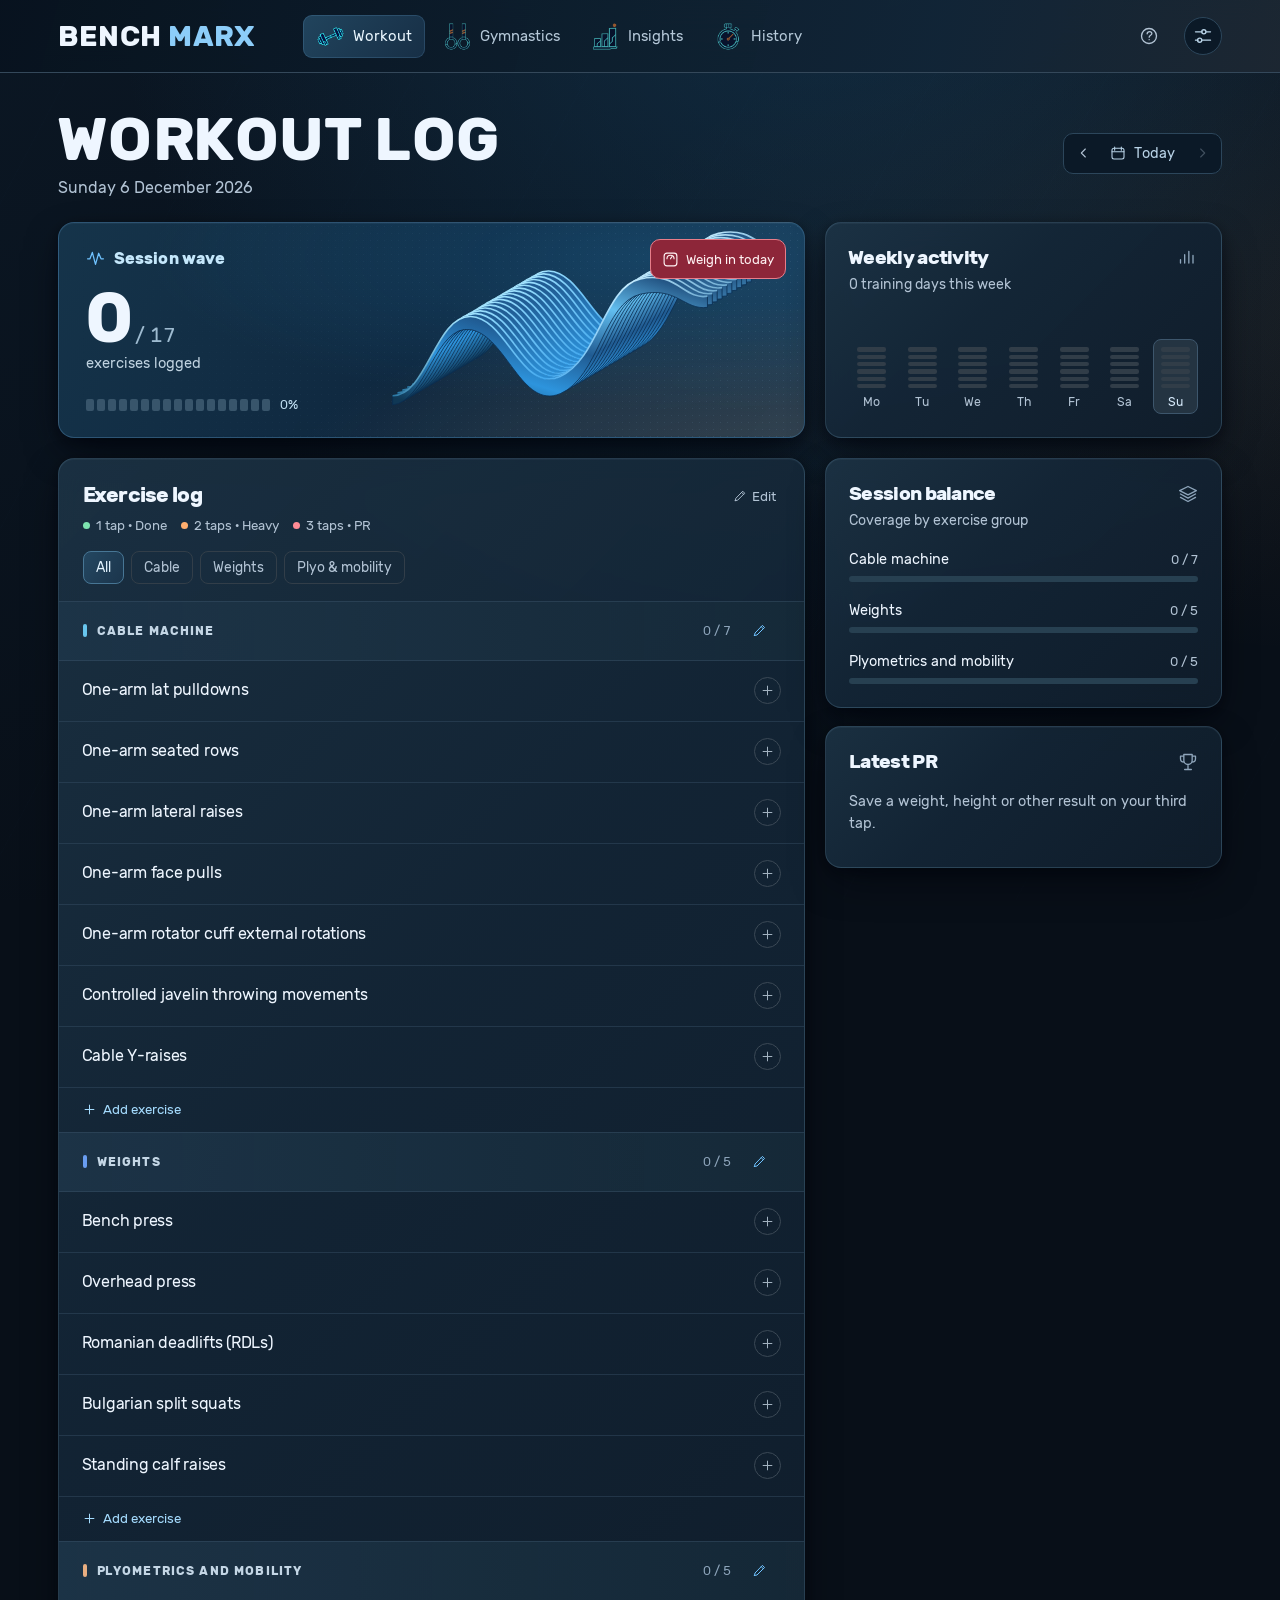
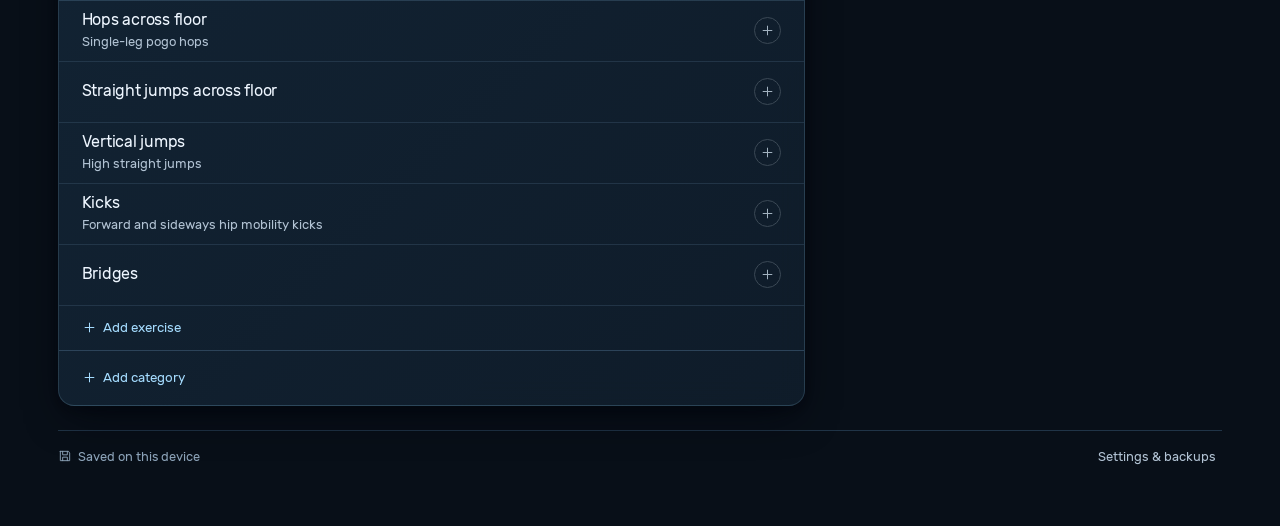
==== index.html @ b5761350 "Give Bench Dan a burgundy theme" ====
<!doctype html>
<html lang="en-GB">
<head>
<meta charset="utf-8"><meta name="viewport" content="width=device-width,initial-scale=1,viewport-fit=cover">
<meta name="bench-marx-release" content="4.3"><meta name="description" content="Workout and gymnastics logs with daily weigh-ins and training insights."><meta name="application-name" content="Bench Marx"><meta name="theme-color" content="#081421"><meta name="color-scheme" content="dark">
<title>Bench Marx · Workout log</title>
<link rel="icon" href="./icon-192.png?v=4.3">
<link rel="apple-touch-icon" href="./touch-icon.png?v=4.3">
<link rel="manifest" href="./manifest.webmanifest?v=4.3">
<link rel="stylesheet" href="./style.css?v=4.3"></head>
<body><a class="skip-link" href="#main">Skip to log</a><header><div class="bar"><button class="brand" data-view="workout" aria-label="Bench Marx workout log"><span>Bench <em>Marx</em></span></button>
<nav aria-label="Main navigation"><button data-view="workout" class="nav-item"><span class="nav-emblem emblem-workout" aria-hidden="true"></span>Workout</button><button data-view="gymnastics" class="nav-item"><span class="nav-emblem emblem-gymnastics" aria-hidden="true"></span>Gymnastics</button><button data-view="insights" class="nav-item"><span class="nav-emblem emblem-insights" aria-hidden="true"></span>Insights</button><button data-view="history" class="nav-item"><span class="nav-emblem emblem-history" aria-hidden="true"></span>History</button></nav><div class="account"><button class="round help" data-action="help" aria-label="How to use Bench Marx"><i data-icon="help"></i></button><button class="avatar" data-action="data" aria-label="Preferences and backups"><i data-icon="settings"></i></button></div></div></header>
<main id="main" tabindex="-1"></main><div id="toast" role="status" aria-live="polite"></div><dialog id="modal" aria-labelledby="dialog-title"><div id="dialog-body"></div></dialog>

<script src="./model.js?v=4.3"></script>
<script src="./art.js?v=4.3"></script>
<script src="./ui.js?v=4.3"></script>
<script src="./gymnastics.js?v=4.3"></script>
<script src="./analysis.js?v=4.3"></script>
<script src="./motion.js?v=4.3"></script>
<script src="./journal.js?v=4.3"></script>
<script src="./daily.js?v=4.3"></script>
<script src="./cloud.js?v=4.3"></script>
<script src="./actions.js?v=4.3"></script>
<script src="./swipe.js?v=4.3"></script>
<script>
  if ("serviceWorker" in navigator && location.protocol === "https:") {
    window.addEventListener("load", () => {
      navigator.serviceWorker.register("./sw.js",{updateViaCache:"none"}).catch(() => {});
    });
  }
</script></body></html>
---- style.css ----
:root {
  color-scheme:dark;
  --bg:#0e1215;
  --panel:#171d22;
  --panel2:#1c232a;
  --line:#2d3943;
  --soft:#222b33;
  --white:#f3f6f9;
  --muted:#a9b8c5;
  --dim:#8a9eaf;
  --purple:#a6d1f6;
  --green:#70d9aa;
  --orange:#ffa658;
  --red:#ff818f;
  --ink:#14191d;
  font-family:"Inter","SF Pro Display",-apple-system,BlinkMacSystemFont,"Segoe UI",Arial,sans-serif;
}
* {
  box-sizing:border-box;
}
body {
  margin:0;
  background:var(--bg);
  color:var(--white);
  font-size:16px;
  -webkit-font-smoothing:antialiased;
}
button,input,select,textarea {
  font:inherit;
}
button {
  cursor:pointer;
  color:inherit;
  background:none;
  border:0;
  touch-action:manipulation;
}
button:disabled {
  cursor:default;
}
a {
  color:var(--purple);
}
button:focus-visible,a:focus-visible,input:focus-visible,select:focus-visible,textarea:focus-visible {
  outline:2px solid var(--purple);
  outline-offset:3px;
}
button:disabled {
  opacity:.32;
}
svg {
  display:block;
}
.icon {
  width:20px;
  height:20px;
  flex-shrink:0;
  display:inline-block;
  vertical-align:middle;
}
i[data-icon] {
  display:inline-flex;
}
h1,h2,h3,p {
  margin:0;
}
h1,h2,h3 {
  font-weight:650;
}
h1 {
  font-size:clamp(2.4rem,4.4vw,3.7rem);
  line-height:1.02;
  letter-spacing:-.065em;
}
h2 {
  font-size:1.3rem;
  line-height:1.2;
  letter-spacing:-.035em;
}
h3 {
  font-size:1.02rem;
  letter-spacing:-.02em;
}
.muted {
  color:var(--muted);
}
.mono,.stat,.pct,.status,.tile-num,.count,.day-num {
  font-variant-numeric:tabular-nums;
}
.bar,main {
  width:min(1230px,calc(100% - clamp(40px,9vw,144px)));
  margin:auto;
}
header {
  background:#11161a;
  border-bottom:1px solid #242d34;
}
.bar {
  height:72px;
  display:flex;
  align-items:center;
  gap:48px;
}
.brand {
  display:flex;
  align-items:center;
  gap:9px;
  font-size:1.55rem;
  font-weight:750;
  letter-spacing:-.068em;
  padding:0;
}
.brand svg {
  width:33px;
  height:31px;
  color:var(--purple);
}
nav {
  display:flex;
  align-items:center;
  gap:5px;
}
.nav-item {
  display:flex;
  align-items:center;
  gap:8px;
  border-radius:9px;
  padding:10px 15px;
  font-weight:550;
  font-size:.925rem;
  color:var(--muted);
}
.nav-item .icon {
  width:17px;
  height:17px;
}
.nav-item[aria-current=page] {
  color:#d8ebfb;
  background:#222f3b;
}
.nav-item:hover,.round:hover,.ghost:hover,.date-button:hover {
  background:#232c33;
}
.account {
  margin-left:auto;
  display:flex;
  align-items:center;
  gap:16px;
}
.round,.avatar,.chev {
  width:38px;
  height:38px;
  display:grid;
  place-items:center;
  border-radius:50%;
}
.help {
  color:var(--muted);
}
.avatar {
  color:#d8ebfb;
  background:#253a4c;
  border:1px solid #3e5e7a;
  font-size:1rem;
  font-weight:650;
}
main {
  padding:36px 0 60px;
}
.page-title {
  display:flex;
  align-items:center;
  justify-content:space-between;
  gap:16px;
  margin-bottom:25px;
}
.page-title p {
  margin-top:9px;
  color:var(--muted);
  font-size:1rem;
}
.date-controls {
  display:flex;
  align-items:center;
  gap:2px;
  border:1px solid var(--line);
  padding:3px;
  border-radius:10px;
  background:#171d22;
}
.date-button {
  display:flex;
  align-items:center;
  gap:8px;
  font-size:.9rem;
  padding:8px;
  border-radius:6px;
}
.date-button .icon,.chev .icon {
  width:16px;
  height:16px;
}
.chev {
  width:33px;
  height:33px;
  border-radius:6px;
  color:var(--muted);
}
.chev:hover:enabled {
  background:var(--soft);
}
.work-grid {
  display:grid;
  grid-template-columns:minmax(0,1.88fr) minmax(285px,1fr);
  gap:20px;
  align-items:start;
}
.card {
  border:1px solid var(--line);
  border-radius:16px;
  background:var(--panel);
  min-width:0;
}
.hero {
  isolation:isolate;
  position:relative;
  overflow:hidden;
  min-height:216px;
  padding:25px 27px;
  display:flex;
  flex-direction:column;
  align-items:flex-start;
  background:radial-gradient(ellipse at 91% 20%,#204260 0%,#1c3042 38%,#19252f 75%);
  border-color:#31475a;
}
.hero:before {
  content:"";
  position:absolute;
  inset:0;
  z-index:-1;
  opacity:.19;
  background-image:radial-gradient(#81a5c4 .7px,transparent .8px);
  background-size:7px 7px;
  mask-image:linear-gradient(90deg,transparent,#000);
}
.hero-label {
  display:flex;
  gap:9px;
  align-items:center;
  font-size:1rem;
  font-weight:600;
  color:#d7eafb;
}
.hero-label .icon {
  color:var(--purple);
  width:19px;
}
.wave {
  position:absolute;
  right:-5%;
  top:-2%;
  width:67%;
  height:103%;
  z-index:-1;
  pointer-events:none;
  overflow:visible;
}
.hero .stat {
  font-size:clamp(3.6rem,5vw,4.45rem);
  font-weight:650;
  letter-spacing:-.075em;
  line-height:1.04;
  margin:16px 0 0;
}
.hero .stat small {
  font-weight:450;
  font-size:.43em;
  color:#a1bacf;
  letter-spacing:-.06em;
  margin-left:5px;
}
.hero .descriptor {
  color:#c0d1df;
  font-size:.91rem;
  margin-top:2px;
}
.meterline {
  display:flex;
  align-items:center;
  gap:10px;
  margin-top:auto;
  padding-top:17px;
}
.segs {
  display:flex;
  gap:3px;
  align-items:center;
}
.segs b {
  width:8px;
  height:12px;
  border-radius:2px;
  background:#3d5264;
  transition:background .25s,transform .25s;
}
.segs b.on {
  background:var(--purple);
  animation:seg .34s ease-out;
}
.pct {
  color:#bfd8ed;
  font-size:.8rem;
}
.weekly,.balance,.latest,.focuscard,.chartcard,.pr-card,.calendar-card {
  padding:23px;
}
.card-head {
  display:flex;
  align-items:center;
  justify-content:space-between;
  gap:10px;
}
.card-head>.icon,.head-icon {
  color:var(--dim);
}
.weekly {
  min-height:216px;
  display:flex;
  flex-direction:column;
}
.weekly h2,.balance h2,.latest h2 {
  font-size:1.2rem;
}
.subline {
  color:var(--muted);
  font-size:.875rem;
  line-height:1.5;
  margin-top:5px;
}
.weekdays {
  display:grid;
  grid-template-columns:repeat(7,1fr);
  gap:5px;
  margin-top:auto;
  padding-top:14px;
}
.weekcol {
  border:1px solid transparent;
  border-radius:8px;
  min-width:0;
  padding:7px 0 4px;
  text-align:center;
  display:grid;
  justify-items:center;
  gap:6px;
}
.weekcol[aria-current=date] {
  background:#243442;
  border-color:#3d566c;
}
.weekcol:enabled:hover {
  background:#242d35;
}
.weekcol:disabled {
  opacity:.46;
}
.stack {
  height:41px;
  display:flex;
  flex-direction:column-reverse;
  gap:3px;
  width:clamp(15px,80%,29px);
}
.stack b {
  flex:1;
  border-radius:2px;
  background:#313d48;
}
.stack b.on {
  background:var(--purple);
}
.weekcol span {
  font-size:.77rem;
  color:var(--muted);
}
.weekcol[aria-current=date] span {
  color:#d6eafb;
}
.sheet {
  overflow:hidden;
}
.sheet-top {
  padding:24px 24px 17px;
}
.sheet-title {
  display:flex;
  align-items:center;
  gap:9px;
  justify-content:space-between;
}
.count {
  font-size:.8rem;
  color:var(--dim);
  font-weight:500;
}
.legend {
  display:flex;
  flex-wrap:wrap;
  align-items:center;
  gap:7px 14px;
  margin-top:10px;
  font-size:.83rem;
  color:var(--muted);
}
.legend span {
  display:inline-flex;
  align-items:center;
  gap:6px;
}
.dot {
  width:7px;
  height:7px;
  border-radius:50%;
  display:inline-block;
  background:var(--accent);
}
.done {
  --accent:var(--green);
}
.heavy {
  --accent:var(--orange);
}
.pr {
  --accent:var(--red);
}
.neutral {
  --accent:var(--dim);
}
.filters {
  display:flex;
  gap:7px;
  flex-wrap:wrap;
  margin-top:18px;
}
.chip,.pill {
  display:inline-flex;
  align-items:center;
  justify-content:center;
  gap:6px;
  border:1px solid #323e49;
  color:var(--muted);
  border-radius:8px;
  padding:7px 12px;
  font-size:.86rem;
  line-height:1.2;
}
.chip[aria-pressed=true] {
  background:#2d3a46;
  border-color:#42637f;
  color:#d1e7fa;
}
.chip:hover,.ghost:hover {
  background:var(--soft);
}
.group-label {
  padding:11px 24px;
  display:flex;
  gap:9px;
  align-items:center;
  border-top:1px solid #2c3740;
  border-bottom:1px solid #2c3740;
  background:#1c2329;
  color:#bec9d2;
}
.group-label h3 {
  font-size:.76rem;
  letter-spacing:.095em;
  text-transform:uppercase;
}
.group-label .icon {
  width:16px;
  height:16px;
  color:var(--purple);
}
.group-label .count {
  margin-left:auto;
}
.exercise {
  position:relative;
  display:flex;
  align-items:stretch;
  border-bottom:1px solid #252f37;
}
.exercise:last-child {
  border-bottom:0;
}
.exercise>button.log {
  display:flex;
  align-items:center;
  gap:14px;
  width:100%;
  text-align:left;
  min-height:62px;
  padding:9px 23px;
  transition:background .15s;
}
.exc-text {
  min-width:0;
  line-height:1.3;
  flex:1;
}
.exname {
  font-size:.99rem;
  font-weight:525;
  letter-spacing:-.012em;
}
.detail {
  font-size:.81rem;
  color:var(--muted);
  display:block;
  margin-top:3px;
  overflow-wrap:anywhere;
}
.plus {
  border:1px solid #3b4956;
  color:#a2b2c0;
  border-radius:50%;
  height:27px;
  width:27px;
  flex:none;
  display:grid;
  place-items:center;
}
.plus .icon {
  width:15px;
  height:15px;
}
.status {
  font-size:.78rem;
  color:var(--accent);
  display:inline-flex;
  align-items:center;
  gap:4px;
}
.status .icon {
  width:14px;
  height:14px;
}
.exercise[data-level]:not([data-level="0"]) .log {
  background:color-mix(in srgb,var(--accent) 5%,transparent);
}
.edit .icon {
  width:15px;
  height:15px;
}
@media(hover:hover) {
  .exercise button.log:hover {
    background:#20282f;
  }
  .edit:hover {
    background:var(--soft);
  }
}
.side {
  display:grid;
  gap:18px;
}
.balance-line {
  margin-top:20px;
}
.balance-line .label-line,.label-line {
  display:flex;
  align-items:center;
  justify-content:space-between;
  gap:8px;
  font-size:.9rem;
}
.label-line span:last-child {
  color:var(--muted);
  font-size:.82rem;
}
.bartrack {
  height:6px;
  border-radius:4px;
  background:#2d3943;
  overflow:hidden;
  margin-top:8px;
}
.bartrack em {
  display:block;
  height:100%;
  background:var(--c,var(--purple));
  border-radius:4px;
  transition:width .38s ease;
}
.latest .empty {
  display:flex;
  gap:12px;
  align-items:center;
  margin-top:18px;
}
.iconbox {
  width:40px;
  height:40px;
  flex-shrink:0;
  border-radius:10px;
  display:grid;
  place-items:center;
  color:var(--purple);
  background:#24313c;
}
.latest p,.empty p {
  font-size:.9rem;
  line-height:1.5;
  color:var(--muted);
}
.small-link {
  display:inline-flex;
  gap:5px;
  align-items:center;
  font-size:.85rem;
  color:#c1def8;
  padding:6px 0;
}
.latest .small-link {
  margin-top:15px;
}
.separate {
  margin-top:20px;
}
.fine {
  color:var(--dim);
  font-size:.8rem;
  line-height:1.5;
}
.page-end {
  display:flex;
  align-items:center;
  justify-content:space-between;
  gap:10px;
  margin-top:24px;
  padding-top:16px;
  border-top:1px solid var(--soft);
}
.page-end button {
  font-size:.81rem;
  color:var(--muted);
}
.page-end .icon {
  height:14px;
  width:14px;
}
.inline {
  display:inline-flex;
  align-items:center;
  gap:6px;
}
@keyframes seg {
  0% {
    transform:scaleY(.7);
  }
  60% {
    transform:scaleY(1.2);
  }
}
@keyframes bump {
  0% {
    transform:scale(.84);
  }
  55% {
    transform:scale(1.12);
  }
  100% {
    transform:scale(1);
  }
}
@keyframes wash {
  0% {
    opacity:.30;
    transform:scaleX(.05);
  }
  100% {
    opacity:0;
    transform:scaleX(1);
  }
}
.pulse:after {
  position:absolute;
  pointer-events:none;
  inset:0;
  background:linear-gradient(90deg,var(--accent),transparent);
  transform-origin:left;
  content:"";
  animation:wash .6s ease-out forwards;
}
.wave [data-ridge] {
  transition:transform .45s cubic-bezier(.2,.8,.3,1),opacity .4s;
}
.wave g.ridge-pop {
  animation:bump .45s ease;
}
.two-col {
  display:grid;
  grid-template-columns:minmax(0,1fr) minmax(0,1fr);
  gap:20px;
  align-items:start;
}
.insight-grid {
  grid-template-columns:minmax(0,1.45fr) minmax(285px,1fr);
}
.metrics {
  display:grid;
  grid-template-columns:repeat(4,1fr);
  gap:14px;
  margin-bottom:20px;
}
.metric {
  padding:22px;
}
.metric div {
  display:flex;
  align-items:center;
  gap:8px;
  color:var(--muted);
  font-size:.9rem;
}
.metric .icon {
  color:var(--purple);
  width:17px;
  height:17px;
}
.metric strong {
  display:block;
  margin-top:13px;
  font-weight:625;
  font-size:2.25rem;
  letter-spacing:-.06em;
}
.periods {
  display:flex;
  align-items:center;
  padding:3px;
  border:1px solid var(--line);
  border-radius:10px;
  background:var(--panel);
}
.periods button {
  padding:9px 12px;
  border-radius:7px;
  color:var(--muted);
  font-size:.9rem;
}
.periods [aria-pressed=true] {
  background:#2a3b49;
  color:#d1e7fa;
}
.bar-chart {
  display:flex;
  justify-content:space-around;
  gap:7px;
  margin:23px 0 14px;
  min-height:140px;
}
.chart-col {
  display:flex;
  align-items:center;
  flex-direction:column;
  justify-content:flex-end;
  flex:1;
  min-width:0;
  gap:6px;
}
.chart-num,.chart-x {
  font-size:.75rem;
  color:var(--muted);
}
.chart-x {
  text-align:center;
}
.bar-area {
  height:90px;
  width:min(80%,34px);
  background:repeating-linear-gradient(to top,#232c34 0px,#232c34 1px,transparent 1px,transparent 22px);
  display:flex;
  align-items:flex-end;
  border-bottom:2px solid #41515f;
}
.barfill {
  display:flex;
  flex-direction:column-reverse;
  overflow:hidden;
  width:100%;
  border-radius:4px 4px 0 0;
}
.barfill i {
  display:block;
  background:var(--accent);
}
.gap,.history-log>div {
  display:flex;
  gap:10px;
  align-items:center;
  justify-content:space-between;
  padding:14px 0;
  border-bottom:1px solid var(--soft);
  font-size:.92rem;
}
.gap:last-of-type,.history-log>div:last-of-type {
  border-bottom:0;
}
.gap small {
  display:block;
  margin-top:4px;
  color:var(--muted);
}
.gap b {
  font-size:.82rem;
  color:#bddaf3;
  font-weight:500;
  white-space:nowrap;
}
.pair {
  display:flex;
  gap:4px;
}
.calendar {
  display:grid;
  grid-template-columns:repeat(7,1fr);
  gap:4px;
  margin-top:17px;
}
.weekday {
  text-align:center;
  padding:4px;
  color:var(--dim);
  font-size:.78rem;
}
.cal-cell {
  display:grid;
  place-content:center;
  gap:4px;
  min-height:41px;
  border:1px solid transparent;
  border-radius:8px;
  font-variant-numeric:tabular-nums;
}
.cal-cell:enabled:hover {
  background:var(--soft);
}
.cal-cell.is-today {
  color:var(--purple);
}
.cal-cell[aria-pressed=true] {
  background:#2c3d4c;
  border-color:#54799a;
  color:#d8ebfb;
}
.cal-dots {
  height:4px;
  display:flex;
  justify-content:center;
  gap:2px;
}
.cal-dots .dot {
  width:4px;
  height:4px;
}
.empty-copy {
  color:var(--muted);
  line-height:1.55;
  font-size:.94rem;
  margin:18px 0 10px;
}
.record-row {
  display:flex;
  gap:13px;
  align-items:center;
  text-align:left;
  padding:16px 0 12px;
  width:100%;
  border-bottom:1px solid var(--soft);
}
.record-row:last-child {
  border:0;
}
.record-row strong {
  font-size:.95rem;
}
.record-icon {
  color:var(--red);
  background:#242d35;
  border-radius:8px;
  width:36px;
  height:36px;
  display:grid;
  place-items:center;
  flex-shrink:0;
}
.record-row .fine {
  display:block;
  margin-top:4px;
}
.record-row:hover strong {
  color:var(--purple);
}
dialog {
  padding:0;
  background:#1c2228;
  color:var(--white);
  border:1px solid #3b4a57;
  border-radius:18px;
  width:min(420px,calc(100% - 28px));
  max-height:calc(100dvh - 32px);
  overflow:auto;
  box-shadow:0 24px 100px #0008;
}
dialog::backdrop {
  background:#05080bbb;
  backdrop-filter:blur(4px);
}
#dialog-body {
  padding:26px;
}
.dialog-head {
  display:flex;
  align-items:center;
  justify-content:space-between;
  gap:12px;
  margin-bottom:8px;
}
.dialog-head h2 {
  font-size:1.45rem;
}
.dialog-head .round {
  width:32px;
  height:32px;
  color:var(--muted);
}
.dialog-head .round .icon {
  width:18px;
  height:18px;
}
.dialog-sub {
  color:var(--muted);
  font-size:.92rem;
  line-height:1.5;
  margin-bottom:16px;
}
.dialog-sub strong {
  color:var(--white);
}
.field {
  display:flex;
  flex-direction:column;
  gap:6px;
  margin:15px 0;
  color:#d4dbe1;
  font-size:.89rem;
}
.field input,.field textarea {
  width:100%;
  padding:11px 12px;
  font-size:1rem;
  color:var(--white);
  background:#12171b;
  border:1px solid #3b4956;
  border-radius:8px;
}
.field textarea {
  resize:vertical;
  min-height:62px;
}
.field input::placeholder,.field textarea::placeholder {
  color:#7d93a6;
}
.dialog-actions {
  display:flex;
  justify-content:flex-end;
  gap:8px;
  margin-top:18px;
}
.primary,.ghost {
  border-radius:8px;
  padding:10px 15px;
  font-weight:550;
  font-size:.9rem;
  border:1px solid #3e4d5b;
}
.primary {
  background:#99caf4;
  color:#14212c;
  border-color:#99caf4;
}
.primary:hover {
  background:#b7d9f7;
}
.ghost {
  color:#d9e0e7;
  background:#242d34;
}
.wide {
  width:100%;
  margin-top:14px;
}
.choice {
  display:flex;
  gap:11px;
  align-items:center;
  width:100%;
  text-align:left;
  background:#222a31;
  border:1px solid #35424e;
  padding:12px 14px;
  border-radius:9px;
  margin-top:8px;
}
.choice:hover {
  background:#29333c;
}
.choice .icon {
  color:var(--accent,var(--purple));
  width:18px;
  height:18px;
}
.choice small {
  margin-left:auto;
  color:var(--muted);
}
.secondary-link {
  padding:8px 0;
  color:var(--muted);
  text-decoration:underline;
  text-underline-offset:3px;
  font-size:.88rem;
}
.note {
  font-size:.86rem;
  color:var(--muted);
  line-height:1.55;
  margin-top:15px;
}
.warning {
  border:1px solid #906837;
  background:#352a20;
  color:#ffcf9e;
  border-radius:10px;
  padding:12px 15px;
  margin-bottom:16px;
  font-size:.9rem;
}
#toast {
  position:fixed;
  bottom:22px;
  left:50%;
  transform:translate(-50%,8px);
  opacity:0;
  pointer-events:none;
  transition:opacity .18s,transform .18s;
  background:#2c3740;
  border:1px solid #445563;
  box-shadow:0 7px 24px #0004;
  border-radius:10px;
  font-size:.88rem;
  z-index:10;
  display:flex;
  align-items:center;
  gap:12px;
  max-width:calc(100vw - 28px);
  width:max-content;
}
#toast.visible {
  opacity:1;
  transform:translate(-50%,0);
  pointer-events:auto;
  padding:9px 13px;
}
#toast button {
  color:#b8daf8;
  padding:6px;
  font-weight:650;
}
.file-input {
  display:none;
}
.prmark {
  display:grid;
  place-items:center;
  width:44px;
  height:44px;
  background:#422a34;
  color:var(--red);
  border-radius:12px;
  margin-bottom:15px;
}
.help-row {
  display:flex;
  align-items:baseline;
  gap:11px;
  margin:15px 0;
  line-height:1.5;
  color:var(--muted);
  font-size:.94rem;
}
.help-row strong {
  color:var(--white);
}
.help-row .dot {
  flex:none;
}
@media(min-width:1450px) {
  main {
    padding-top:44px;
  }
  .hero,.weekly {
    min-height:230px;
  }
}
@media(max-width:1000px) {
  .bar,main {
    width:calc(100% - 48px);
  }
  .work-grid {
    grid-template-columns:minmax(0,1.6fr) minmax(240px,1fr);
    gap:14px;
  }
  .hero {
    padding:23px 20px;
  }
  .weekly,.balance,.latest {
    padding:20px;
  }
  .wave {
    right:-7%;
  }
  .group-label {
    padding:10px 18px;
  }
  .exercise>button.log {
    padding-left:18px;
    padding-right:18px;
  }
  .sheet-top {
    padding:20px 18px 16px;
  }
  .segs {
    gap:2px;
  }
  .segs b {
    width:7px;
  }
  .insight-grid {
    grid-template-columns:minmax(0,1.2fr) minmax(230px,1fr);
  }
}
@media(max-width:720px) {
  .bar,main {
    width:calc(100% - 32px);
  }
  .bar {
    height:57px;
    gap:15px;
  }
  .brand {
    font-size:1.4rem;
  }
  .brand svg {
    width:28px;
  }
  .account {
    gap:6px;
  }
  .avatar,.round {
    width:34px;
    height:34px;
  }
  nav {
    position:fixed;
    z-index:9;
    bottom:0;
    left:0;
    right:0;
    background:#151a1ef5;
    backdrop-filter:blur(12px);
    border-top:1px solid var(--line);
    justify-content:space-around;
    padding:5px 8px max(5px,env(safe-area-inset-bottom));
  }
  .nav-item {
    flex:1;
    justify-content:center;
    flex-direction:column;
    gap:3px;
    padding:7px 3px;
    font-size:.74rem;
  }
  .nav-item[aria-current=page] {
    background:transparent;
    color:var(--purple);
  }
  .nav-item .icon {
    width:19px;
    height:19px;
  }
  main {
    padding:23px 0 92px;
  }
  .page-title {
    margin-bottom:17px;
    gap:8px;
  }
  .page-title p {
    font-size:.88rem;
    line-height:1.4;
    margin-top:7px;
  }
  h1 {
    font-size:2.5rem;
  }
  .date-controls {
    padding:2px;
    gap:0;
  }
  .date-controls .chev {
    width:26px;
    height:30px;
  }
  .date-button {
    font-size:.81rem;
    padding:8px 4px;
    gap:4px;
  }
  .date-button .icon {
    width:13px;
  }
  .work-grid {
    grid-template-columns:1fr;
    gap:14px;
  }
  .hero,.weekly {
    min-height:0;
  }
  .hero {
    min-height:173px;
    padding:18px 19px;
  }
  .hero .stat {
    font-size:3.45rem;
    margin-top:9px;
  }
  .hero .descriptor {
    font-size:.83rem;
  }
  .hero-label {
    font-size:.9rem;
  }
  .wave {
    width:63%;
    right:-3%;
    top:2%;
    height:98%;
  }
  .meterline {
    padding-top:12px;
  }
  .segs b {
    height:9px;
    width:5px;
  }
  .work-grid .sheet {
    grid-row:2;
  }
  .weekly {
    grid-row:3;
  }
  .weekdays {
    padding-top:10px;
  }
  .stack {
    height:33px;
  }
  .sheet-top {
    padding:18px 16px 14px;
  }
  .legend {
    font-size:.79rem;
    gap:6px 11px;
  }
  .filters {
    gap:5px;
    margin-top:14px;
  }
  .chip {
    padding:7px 9px;
    font-size:.82rem;
  }
  .exercise>button.log {
    padding:9px 15px;
    gap:10px;
    min-height:58px;
  }
  .exname {
    font-size:.94rem;
  }
  .group-label {
    padding:9px 16px;
  }
  .side {
    gap:14px;
  }
  .two-col,.insight-grid {
    grid-template-columns:1fr;
    gap:14px;
  }
  .metrics {
    grid-template-columns:repeat(2,1fr);
    gap:9px;
    margin-bottom:14px;
  }
  .metric {
    padding:16px;
  }
  .metric strong {
    font-size:1.9rem;
  }
  .metric div {
    font-size:.82rem;
  }
  .page-title:has(.periods) {
    align-items:flex-start;
    flex-direction:column;
    gap:14px;
  }
  .periods button {
    padding:8px 12px;
  }
  .chartcard,.pr-card,.calendar-card,.focuscard {
    padding:19px;
  }
  .bar-chart {
    gap:3px;
  }
  .chart-x {
    font-size:.7rem;
  }
  .date-controls .chev,.date-button {
    min-height:36px;
  }
  #toast {
    bottom:calc(76px + env(safe-area-inset-bottom));
  }
  .sheet,.hero,.card {
    border-radius:13px;
  }
}
@media(max-width:375px) {
  .bar,main {
    width:calc(100% - 24px);
  }
  h1 {
    font-size:2.15rem;
  }
  .page-title p {
    font-size:.8rem;
  }
  .date-button .icon {
    display:none;
  }
  .legend {
    gap:8px;
    font-size:.73rem;
  }
  .filters .chip {
    padding:7px 8px;
  }
  .wave {
    right:-9%;
  }
  .hero {
    min-height:165px;
  }
  .exname {
    font-size:.9rem;
  }
  .status .icon {
    display:none;
  }
  .date-controls .chev {
    width:23px;
  }
  .chartcard {
    padding:15px;
  }
}
@media(prefers-reduced-motion:reduce) {
  *,*::before,*::after {
    animation-duration:0s!important;
    transition-duration:0s!important;
    scroll-behavior:auto!important;
  }
}
[hidden] {
  display:none!important;
}
.sheet-edit {
  display:inline-flex;
  align-items:center;
  gap:5px;
  color:var(--muted);
  font-size:.84rem;
  padding:6px 8px;
  margin:-3px -4px -3px 0;
  border-radius:7px;
}
.sheet-edit .icon {
  width:14px;
  height:14px;
}
.sheet-edit:hover,.sheet-edit[aria-pressed=true] {
  color:var(--purple);
  background:#263039;
}
.exercise:not([data-level="0"]) .plus {
  border-color:color-mix(in srgb,var(--accent) 50%,var(--soft));
  color:var(--accent);
  background:color-mix(in srgb,var(--accent) 10%,var(--panel));
}
.matrix-scroll {
  margin-top:16px;
  overflow-x:auto;
  overscroll-behavior-x:contain;
}
.matrix {
  width:100%;
  border-collapse:collapse;
  text-align:left;
  table-layout:fixed;
}
.matrix th,.matrix td {
  padding:5px 3px;
  border-bottom:1px solid var(--soft);
}
.matrix th {
  font-size:.9rem;
  font-weight:500;
}
.matrix thead th {
  font-size:.78rem;
  color:var(--muted);
  text-align:center;
}
.matrix thead th:first-child {
  text-align:left;
  width:44%;
}
.matrix thead small {
  display:block;
  color:var(--dim);
  margin-top:3px;
}
.matrix td {
  text-align:center;
}
.matrix .matrix-group th {
  color:var(--purple);
  padding:14px 3px 6px;
  font-size:.79rem;
  letter-spacing:.05em;
  text-transform:uppercase;
}
.cell {
  width:min(100%,46px);
  height:30px;
  border-radius:6px;
  background:color-mix(in srgb,var(--accent) 14%,var(--panel));
  color:var(--accent);
  display:inline-grid;
  place-items:center;
  padding:0;
}
.cell.neutral {
  background:#212a31;
  color:#738a9f;
}
.cell .icon {
  width:15px;
  height:15px;
}
.cell:enabled:hover {
  outline:1px solid var(--accent);
}
.cell:disabled {
  opacity:.22;
}
.cell:active {
  transform:scale(.93);
}
@media(max-width:720px) {
  .matrix-card {
    padding:16px 12px;
  }
  .matrix-scroll {
    margin:12px -3px 0;
  }
  .matrix {
    min-width:310px;
  }
  .matrix th,.matrix td {
    padding:4px 1px;
  }
  .matrix th {
    font-size:.78rem;
  }
  .matrix thead th {
    font-size:.7rem;
  }
  .matrix thead th:first-child {
    width:34%;
  }
  .matrix .cell {
    width:95%;
    height:34px;
  }
  .matrix .icon {
    width:12px;
  }
  .matrix-card h2 {
    font-size:1.05rem;
  }
  .matrix-card .legend {
    gap:7px;
  }
  .matrix-card .subline {
    font-size:.84rem;
  }
}
#toast.visible {
  pointer-events:none;
}
#toast button {
  pointer-events:auto;
}
.pr-spark {
  position:absolute;
  left:50%;
  top:0;
  pointer-events:none;
}
.pr-spark i {
  position:absolute;
  width:4px;
  height:7px;
  border-radius:2px;
  background:var(--red);
  animation:spark .65s ease-out forwards;
}
.pr-spark i:nth-child(even) {
  background:var(--purple);
}
@keyframes spark {
  0% {
    opacity:0;
    transform:translate(0,0) scale(.4);
  }
  18% {
    opacity:1;
  }
  100% {
    opacity:0;
    transform:translate(var(--dx),var(--dy)) rotate(90deg) scale(.65);
  }
}
dialog[open] {
  animation:arrive .18s ease-out;
}
@keyframes arrive {
  from {
    opacity:0;
    transform:translateY(7px) scale(.985);
  }
  to {
    opacity:1;
    transform:none;
  }
}
/* Text-first exercise rows keep the same target through every tap. */
.brand em {
  color:var(--purple);
  font-style:normal;
}
.group-label h3 {
  display:flex;
  align-items:center;
  gap:10px;
}
.group-label h3::before {
  content:"";
  width:4px;
  height:13px;
  background:var(--group-colour);
  border-radius:3px;
  flex-shrink:0;
}
.exercise[data-level="1"] .log,.exercise[data-level="2"] .log,.exercise[data-level="3"] .log {
  box-shadow:inset 3px 0 var(--accent);
}
.exercise .exname {
  font-size:1rem;
  font-weight:540;
}
.exercise .log {
  min-height:60px;
}
.exercise .status {
  font-weight:650;
}
.pulse .plus {
  animation:bump .32s ease-out;
}
.skip-link {
  position:fixed;
  inset:8px auto auto 12px;
  z-index:30;
  padding:10px 16px;
  background:var(--white);
  color:var(--ink);
  border-radius:6px;
  transform:translateY(-160%);
}
.skip-link:focus {
  transform:none;
}
#main:focus {
  outline:none;
}
.bartrack em {
  min-width:0;
}
@media(max-width:720px) {
  .page-title {
    flex-wrap:wrap;
    row-gap:12px;
  }
  .page-title h1 {
    font-size:clamp(2rem,8.6vw,2.5rem);
  }
  .page-title p {
    max-width:100%;
  }
  .date-controls .chev {
    width:36px;
    min-height:40px;
  }
  .date-button {
    min-height:40px;
    padding:6px;
  }
  .filters .chip {
    min-height:38px;
  }
  .sheet-edit {
    min-height:40px;
  }
  .exercise>button.log {
    padding:13px 16px;
    min-height:60px;
  }
  .pair .chev {
    width:40px;
    height:40px;
  }
  .record-row>span:last-child,.history-log>div>span:first-child {
    min-width:0;
    overflow-wrap:anywhere;
  }
  .field input,.field textarea {
    font-size:16px;
  }
  .matrix {
    min-width:480px;
  }
  .matrix thead th:first-child {
    width:31%;
  }
  .matrix th[scope=row],.matrix thead th:first-child {
    position:sticky;
    left:0;
    z-index:1;
    background:var(--panel);
    box-shadow:1px 0 var(--line);
    padding-right:7px;
  }
  .matrix .cell {
    width:100%;
    height:42px;
  }
  .matrix th,.matrix td {
    padding:3px 2px;
  }
}
@media(max-width:390px) {
  .page-title:has(.date-controls) {
    align-items:center;
    column-gap:6px;
  }
  .date-controls .chev {
    width:30px;
  }
  .date-button {
    font-size:.8rem;
    padding:5px;
  }
  .legend {
    gap:7px 10px;
  }
}

/* The background is shared by both journals. The paper-like contour lines
   stay outside the content and use a deliberately low contrast. */
:root {
  --panel:#192027; --panel2:#212930; --line:#2f3b45; --soft:#28323b;
  --mint:#a2ebcf; --aqua:#74d5d5; --violet:#a5d0f6;
}
body{min-height:100vh;background:#0f1419;isolation:isolate}
body::before{content:"";position:fixed;z-index:-2;inset:0;pointer-events:none;
  background:radial-gradient(ellipse at 84% -16%,#2f4c6577,transparent 63%),
  radial-gradient(ellipse at -20% 70%,#2b3f5168,transparent 59%),#0f1419}
body::after{content:"";position:fixed;inset:0;pointer-events:none;z-index:-1;
  background:repeating-radial-gradient(ellipse at -36% 145%,transparent 0 91px,#7db2e107 92px 105px,transparent 106px 154px)}
header{background:linear-gradient(100deg,#12171cfa,#18242ef7 60%,#151a1ff9);border-bottom-color:#324352}
.brand{letter-spacing:-.055em}.brand em{color:#bfddf8}
.card{background:linear-gradient(132deg,#1f282f 0%,#192027 47%,#161b20 100%);border-color:#313e49;
  box-shadow:inset 0 1px #ffffff05,0 8px 28px #040b1220}
.hero.card{background:radial-gradient(ellipse at 77% 12%,#39638866,transparent 65%),linear-gradient(122deg,#203344,#1c2e3d 52%,#20374c);border-color:#3d5264}
.hero:before{opacity:.27}.hero .stat,.metric strong{font-variant-numeric:tabular-nums}
.weekly.card{background:radial-gradient(ellipse at top right,#3c526540,transparent 70%),linear-gradient(136deg,#1f272e,#171e24)}
.group-label{background:linear-gradient(90deg,#263038,#20272e);border-color:#2f3b46}
.exercise{border-color:#2c3741}.exercise>button.log{min-height:60px}.bartrack{background:#2d3943}
.segs b{background:#516e87}.segs b.on{background:#badbf8}
.avatar{background:#222a31;color:#bdd2e4;border-color:#3b4a57}
.nav-item[aria-current=page]{background:linear-gradient(130deg,#324453,#232f3a);color:#deeefc}
button:focus-visible,summary:focus-visible,select:focus-visible{outline:2px solid #bfddf8;outline-offset:3px}
@media (max-width:720px){
  nav{background:linear-gradient(180deg,#1b2229f5,#14191efc)}
  .nav-item[aria-current=page]{background:linear-gradient(160deg,#2d415380,#202f3c55);border-radius:9px}
  .nav-item{min-height:46px}.page-title{align-items:center}.brand{font-size:1.35rem}
}
.gym-hero.card{background:radial-gradient(ellipse at 86% 12%,#38666080,transparent 69%),linear-gradient(130deg,#203833,#1c2d32 65%,#243d3c);border-color:#3f6059}
.gym-hero .hero-label,.gym-hero .pct{color:#ceefe4}.gym-hero .stat small,.gym-hero .descriptor{color:#bad2c9}


.gym-segs b{width:6px;background:#3f605a}.gym-segs b.on{background:var(--mint)}
.gym-legend{margin:0}.gym-legend .icon{width:17px;color:var(--mint)}.gym-legend span:last-child .icon{color:#beddf8}
.skill-row{display:grid;grid-template-columns:minmax(0,1fr) auto;align-items:center;gap:13px;padding:15px 22px;border-bottom:1px solid #2d3841}
.skill-title{display:flex;flex-direction:column;gap:5px}.skill-title strong{font-size:1rem;font-weight:560}.skill-count{color:var(--muted);font-size:.78rem;font-variant-numeric:tabular-nums}
.rep-strip{display:flex;gap:5px}.rep-box{width:42px;height:42px;border:1px solid #415260;background:linear-gradient(150deg,#2b353e,#20272e);border-radius:10px;color:#b3c0cb;font-size:.85rem;font-variant-numeric:tabular-nums;display:grid;place-items:center}
.rep-box.grade-1{color:#b2efd4;background:linear-gradient(140deg,#365647,#254035);border-color:#5d967c}.rep-box.grade-2{color:#dfeefc;background:linear-gradient(140deg,#3d6282,#2d4356);border-color:#759fc4}.rep-box .icon{width:22px;height:22px;stroke-width:2}
.rep-box:active{transform:scale(.94)}.optional summary{padding:18px 22px;color:#c3d4e3;cursor:pointer;font-size:.94rem;font-weight:580}.optional summary span{float:right;color:var(--dim);font-size:.8rem;font-weight:400}
.quality-big{font-size:2.7rem;font-weight:620;letter-spacing:-.065em;margin:17px 0 12px}.quality-big small{font-size:1rem;color:var(--muted);letter-spacing:normal;font-weight:450}
.quality-track{display:flex;width:100%;height:9px;border-radius:6px;background:#2e3943;overflow:hidden}.quality-track i{background:#8acfb3}.quality-track b{background:#95c8f4}
.quality-labels,.summary-foot{color:var(--muted);font-size:.85rem;margin-top:12px}.quality-labels{display:flex;justify-content:space-between}.quality-labels b{color:var(--white);font-weight:550}
.summary-foot{border-top:1px solid var(--line);padding-top:12px}.past-session{display:flex;justify-content:space-between;align-items:center;width:100%;padding:15px 0;border-bottom:1px solid var(--soft);text-align:left}.past-session small{color:var(--muted)}
.history-gym{margin-top:22px}.gym-dot{--accent:var(--mint)}
@media(max-width:1060px){.skill-row{grid-template-columns:1fr;gap:9px}.skill-title{flex-direction:row;justify-content:space-between;align-items:center}.skill-count{white-space:nowrap}}
@media(max-width:720px){.skill-row{padding:14px 16px}.rep-strip{display:grid;grid-template-columns:repeat(5,1fr);gap:7px}.rep-box{width:100%;min-height:44px}.gym-segs{gap:2px}.gym-segs b{width:4px}.gym-legend{gap:6px}.optional summary{padding:16px}.gym-sheet .sheet-title{align-items:center}}
.analysis-tabs{display:inline-flex;gap:5px;padding:4px;border:1px solid var(--line);background:#151a1f;border-radius:12px;margin:0 0 18px}
.analysis-tabs button{padding:10px 18px;border-radius:8px;font-size:.9rem;color:#b9c5cf}
.analysis-tabs button[aria-pressed=true]{background:linear-gradient(125deg,#324352,#263440);color:#dfeefc;box-shadow:inset 0 1px #ffffff11}
.analysis-extra{margin-top:20px}.fact-line,.compare-table{font-variant-numeric:tabular-nums}
.fact-line{display:flex;align-items:baseline;justify-content:space-between;gap:10px;line-height:1.4;border-bottom:1px solid var(--soft);padding:12px 0;font-size:.9rem}
.fact-line:first-of-type{margin-top:4px}.fact-line:last-child{border-bottom:0}.fact-line b{font-weight:570;text-align:right;overflow-wrap:anywhere;min-width:0}
.compare-table{width:100%;border-collapse:collapse;font-size:.87rem;margin-top:14px}
.compare-table th,.compare-table td{text-align:right;padding:9px 3px;border-bottom:1px solid var(--soft)}
.compare-table th:first-child{text-align:left}.compare-table th{font-weight:500}.compare-table thead th{font-size:.77rem;color:var(--muted)}
.mix-track{display:flex;overflow:hidden;background:#2e3a44;border-radius:6px;height:12px;margin:19px 0 5px}.mix-track i{background:var(--accent)}
.picker{display:grid;gap:6px;margin:16px 0 5px;font-size:.83rem;color:var(--muted)}
.picker select{width:100%;height:41px;padding:0 10px;background:#151a1e;color:var(--white);border-radius:8px;border:1px solid #41515f;font-size:.94rem}
.skill-trail{display:grid;gap:4px;margin-top:10px}.skill-trail button{display:flex;align-items:center;justify-content:space-between;padding:8px 0;font-size:.82rem;color:var(--muted)}
.skill-trail button span{display:flex;gap:4px}.skill-trail i{width:14px;height:8px;border-radius:2px;background:#384652}.skill-trail i.trail-1{background:var(--mint)}.skill-trail i.trail-2{background:var(--purple)}
.heat-legend{display:flex;gap:10px;flex-wrap:wrap;margin:15px 0 12px;font-size:.8rem;color:var(--muted)}.heat-legend span:before{content:"";width:9px;height:9px;display:inline-block;border-radius:3px;margin-right:5px;background:var(--heat)}
.heat-grid{display:grid;grid-template-columns:repeat(7,minmax(0,1fr));gap:4px}.heat-grid small{text-align:center;color:var(--dim);margin-bottom:4px}.heat-cell{min-height:36px;border-radius:6px;background:var(--heat,#242d34);color:#ecf1f5;font-size:.8rem}.work{--heat:#3e586e}.gym{--heat:#375c51}.mixed{--heat:linear-gradient(125deg,#3a5f80 46%,#3b685c 54%)}
.rhythm-line{display:grid;grid-template-columns:36px 1fr 24px;gap:8px;align-items:center;margin-top:12px;font-size:.85rem}.rhythm-line .bartrack{margin:0}.rhythm-line b{text-align:right;font-weight:500}.metric strong,.quality-big{font-variant-numeric:tabular-nums}
@media(max-width:720px){.analysis-tabs{display:flex}.analysis-tabs button{flex:1;padding:10px 8px}.analysis-extra{margin-top:14px}.picker select{font-size:1rem}}

.preferences{margin:8px 0 20px;border-block:1px solid var(--line)}
.preferences button{display:flex;align-items:center;justify-content:space-between;width:100%;min-height:48px;font-weight:500}
.preferences i{display:block;width:38px;height:22px;padding:3px;border-radius:15px;background:#3d4c59}
.preferences i:before{content:"";display:block;width:16px;height:16px;border-radius:50%;background:#d7e0e7;transition:transform .16s ease}
.preferences [aria-checked=true] i{background:#4c79a0}.preferences [aria-checked=true] i:before{transform:translateX(16px);background:#edf6fd}
@keyframes panel-in{from{opacity:.55;translate:0 6px}to{opacity:1;translate:0 0}}
@keyframes ridge-in{from{opacity:.22;translate:0 9px}to{opacity:1;translate:0 0}}
@keyframes meter-in{0%{opacity:.5;scale:1 .5}60%{filter:brightness(1.4)}100%{opacity:1;scale:1 1}}
@keyframes track-in{from{scale:0 1}to{scale:1 1}}
@keyframes mark-in{0%{scale:.9}62%{scale:1.07}100%{scale:1}}
@keyframes set-in{from{background-color:#7dad8540}to{background-color:transparent}}
@keyframes draw-check{from{stroke-dashoffset:42}to{stroke-dashoffset:0}}
[data-motion=on] .card-enter{animation:panel-in .31s ease-out var(--delay,0s) backwards}
[data-motion=on] .enter-step[data-ridge]{animation:ridge-in .42s ease-out calc(var(--i,var(--step,0))*18ms) backwards}
[data-motion=on] .enter-step:is(.weekcol,.chart-col,.heat-cell){animation:panel-in .25s ease-out calc(var(--step,0)*15ms) backwards}
[data-motion=on] .segs .enter-step{animation:meter-in .32s ease-out calc(var(--step,0)*16ms) backwards}
[data-motion=on] .bartrack .enter-step,[data-motion=on] .quality-track.enter-step{transform-origin:left;animation:track-in .56s ease-out}
[data-motion=on] .rep-box.stamped{animation:mark-in .26s ease-out}
[data-motion=on] .rep-box.stamped .icon path{stroke-dasharray:42;animation:draw-check .24s ease-out}
[data-motion=on] .set-complete{animation:set-in .65s ease-out}
[data-motion=off] *,[data-motion=off] *:before,[data-motion=off] *:after{scroll-behavior:auto!important;animation-duration:.001ms!important;animation-delay:0s!important;transition-duration:.001ms!important}

.skill-title strong,.fact-line>span,.gap>span{min-width:0;overflow-wrap:anywhere}
.skill-row:last-child{border-bottom:0}.rep-box{touch-action:manipulation}
.gym-bars .chart-x{line-height:1.2}.heat-legend .mixed:before{background:var(--heat)}
.heat-cell[title]:hover{outline:1px solid #9fbbd3}.sheet-title:has(.gym-legend){flex-wrap:wrap;gap:8px 14px}
@media(max-width:450px){.page-title:has(.date-controls){display:grid;grid-template-columns:1fr;gap:10px}.page-title .date-controls{justify-self:start}.date-controls .chev,.date-controls .date-button{min-height:36px}.page-title h1{line-height:1.03}.heat-cell{min-height:34px}}
@media(max-width:370px){.analysis-tabs button{font-size:.82rem}.weekcol{min-width:0}.gym-segs b{width:3px}.rep-strip{gap:5px}.legend{flex-wrap:wrap}}

/* The display stack uses native condensed type where available; Rubik travels with the journal. */
@font-face{font-family:Rubik;src:url("./rubik-regular.ttf?v=4.3") format("truetype");font-weight:400 550;font-style:normal;font-display:swap}
@font-face{font-family:Rubik;src:url("./rubik-bold.ttf?v=4.3") format("truetype");font-weight:600 900;font-style:normal;font-display:swap}
:root{
  --bg:#080f18;--panel:#102031;--panel2:#172b40;--line:#2c4359;--soft:#203447;--white:#eef6ff;--muted:#b2c3d4;--dim:#8ea5bb;
  --purple:#70c3ff;--violet:#81c8f5;--mint:#83d7ff;--aqua:#a6deff;--orange:#ffae6e;--green:#7de4b0;--red:#ff8b95;
  --display:"DIN Condensed","Avenir Next Condensed","Roboto Condensed","Arial Narrow",Rubik,sans-serif;
  font-family:Rubik,"Avenir Next",-apple-system,BlinkMacSystemFont,"Segoe UI",sans-serif
}
body{background:var(--bg)}
body:before{background:radial-gradient(ellipse at 65% -25%,#1c4f7375,transparent 63%),radial-gradient(ellipse at 110% 34%,#ce884416,transparent 42%),linear-gradient(160deg,#0b1724,#080f18 69%)}
body:after{background:repeating-linear-gradient(118deg,transparent 0 95px,#7bb7f006 95px 96px,transparent 96px 153px);opacity:.42}
header{background:linear-gradient(105deg,#08131ff5,#112536ed 73%,#1d2732ee);border-bottom:1px solid #34485a;backdrop-filter:blur(16px)}
.brand,h1,.hero .stat,.quality-big,.metric strong{font-family:var(--display);font-weight:700;font-stretch:condensed}
.brand{font-size:1.8rem;letter-spacing:.015em;text-transform:uppercase}.brand em{font-style:normal;color:#8ccdf9}
h1{font-size:clamp(2.8rem,4.75vw,4.3rem);text-transform:uppercase;letter-spacing:.008em;line-height:.99}
h2{font-family:Rubik,sans-serif;font-weight:600;letter-spacing:-.035em}h3,.hero-label{letter-spacing:.01em}
.hero .stat{font-size:clamp(3.8rem,5.5vw,5rem);letter-spacing:-.025em;line-height:.97}
.hero .stat small{letter-spacing:0;font-family:Rubik,sans-serif;font-size:.29em;font-weight:400;color:#9ebbd0}.hero .descriptor{color:#bfd2e0}
.card,.weekly.card{background:linear-gradient(135deg,#1d3446e3 0%,#142637e8 40%,#101d2bea 100%);border:1px solid #82b4d033;box-shadow:0 16px 42px -11px #01050cd9,0 4px 13px #02081063,inset 0 1px #c6e9ff0b;backdrop-filter:blur(12px)}
.hero.card,.hero.gym-hero.card{background:radial-gradient(ellipse at 99% 120%,#e9975227,transparent 49%),radial-gradient(ellipse at 81% 16%,#227fb944,transparent 60%),linear-gradient(123deg,#17374eec,#102a42ef 50%,#1b3952eb);border-color:#42719691}
.hero:before{opacity:.15}.hero-label,.gym-hero .hero-label{color:#c4e7fb}.hero .pct,.gym-hero .pct{color:#c0dff2}
.nav-emblem{display:inline-block;flex:0 0 auto;width:29px;height:29px;background:url("./emblems.webp?v=4.3") 0 50% / 400% 100% no-repeat;filter:saturate(.57) brightness(.90);opacity:.85}
.emblem-gymnastics{background-position-x:33.333333%}.emblem-insights{background-position-x:66.666667%}.emblem-history{background-position-x:100%}
.nav-item{gap:8px;padding:7px 13px;color:#b5c8d8}.nav-item[aria-current=page]{background:linear-gradient(130deg,#21445d,#172f46);box-shadow:inset 0 0 0 1px #71b4e32f;color:#eaf7ff}
.nav-item[aria-current=page] .nav-emblem{filter:saturate(.78) brightness(1.15);opacity:1}
.nav-item:hover,.round:hover,.date-button:hover{background:#1c344a}
.avatar,.date-controls,.periods,.analysis-tabs{background:#0b1927;border-color:#2c465b;color:#b9d3e7}
.periods [aria-pressed=true],.analysis-tabs button[aria-pressed=true],.chip[aria-pressed=true]{background:linear-gradient(125deg,#244761,#1b354c);color:#e3f4ff;border-color:#477695}
.group-label{background:linear-gradient(90deg,#1d3549dc,#162b3ac7);border-color:#38506680;color:#c4d6e5}
.exercise,.skill-row{border-color:#35506478}.exercise .exname,.skill-title strong{font-weight:500;letter-spacing:-.015em}
.segs b,.gym-segs b{background:#38556b}.segs b.on,.gym-segs b.on{background:#81d1ff;box-shadow:0 0 7px #6ec9ff38}
.bartrack,.quality-track,.mix-track{background:#274051}.quality-track i{background:#7fc4ef}.quality-track b{background:#f4ab72}
.gym-legend span:first-child .icon{color:#87d2fd}.gym-legend span:last-child .icon{color:#f7b077}
.rep-slot{display:flex;flex-direction:column;align-items:stretch;min-width:0}.rep-strip{align-items:flex-start}
.rep-box{background:linear-gradient(145deg,#203748,#142636);border-color:#3b556b;color:#bdceda}
.rep-box.grade-1{background:linear-gradient(135deg,#245573,#19394f);border-color:#568daf;color:#b5e6ff}
.rep-box.grade-2{background:linear-gradient(135deg,#564233,#302c29);border-color:#896446;color:#ffd1a9}
.skill-row .rep-box{min-width:44px}
.untick{font-size:.72rem;line-height:1.1;letter-spacing:.01em;font-weight:500;color:#aac0d1;text-decoration:underline;text-decoration-color:#708798;text-underline-offset:3px}
.untick:hover,.untick:focus-visible{color:#ffccaa;text-decoration-color:currentColor}
.exercise .untick{padding:8px 13px;min-width:54px;align-self:stretch;margin:3px 5px 3px 0}
.exercise:has(.untick) .log{flex:1;min-width:0;padding-right:5px}
.rep-slot .untick{min-height:30px;margin-top:2px;padding:3px 1px}
.chart-untick{margin:9px 0;min-height:35px}.chart-untick[aria-pressed=true]{color:#ffc79f}
.flight{position:absolute;right:0;top:6%;height:87%;width:58%;z-index:-1;pointer-events:none}
.flight-path{fill:none;stroke:#719aba;stroke-width:1.4;stroke-linecap:round;opacity:.70}
.flight-mark{fill:#8eafc6;stroke:#132c40;stroke-width:.8}.flight-mark.grade-1{fill:#78d4ff;stroke:#d0efff;stroke-width:1.3}
.flight-mark.grade-2{fill:#ffab69;stroke:#ffe0bd;stroke-width:1.3}
.flight-mark:not(.grade-0){filter:drop-shadow(0 0 3px #79cfff66)}.flight-mark.grade-2{filter:drop-shadow(0 0 3px #ef9c554b)}
@keyframes trace-flight{from{stroke-dashoffset:1}to{stroke-dashoffset:0}}
@keyframes flight-light{0%{opacity:.4;scale:.65}62%{scale:1.35}100%{opacity:1;scale:1}}
@keyframes nav-arrive{0%{translate:0 2px}65%{translate:0 -1px}100%{translate:0 0}}
[data-motion=on] .flight-path.enter-step{stroke-dasharray:1;animation:trace-flight .7s cubic-bezier(.2,.65,.3,1) calc(var(--lane)*45ms) backwards}
[data-motion=on] .flight-changed{transform-box:fill-box;transform-origin:center;animation:flight-light .36s ease-out}
[data-motion=on] .nav-item[aria-current=page] .nav-emblem{animation:nav-arrive .28s ease-out}
.reset-actions{margin-top:18px;border-top:1px solid var(--line);padding-top:9px}.fresh-action{color:#f6bf95}.reset-count{font-size:.88rem;color:#bcd4e5}
dialog{background:linear-gradient(140deg,#1a3041,#101e2c);border-color:#496177;box-shadow:0 24px 80px #02060bdd}
.primary{background:#9bd6fd;color:#0c2437;border-color:#91ccf3}.primary:hover{background:#b3e0ff}
.primary:active,.rep-box:active{filter:brightness(1.1)}.choice,.ghost,.field input,.field textarea,.picker select{border-color:#3b5369}
.gym-bars .barfill i:nth-child(2),.skill-trail i.trail-2{background:#f5ad75!important}.skill-trail i.trail-1{background:#82d0ff}
.heat-legend .work,.heat-cell.work{--heat:#284c70}.heat-legend .gym,.heat-cell.gym{--heat:#6a4f39}.heat-legend .mixed,.heat-cell.mixed{--heat:linear-gradient(125deg,#345f84 46%,#826344 54%)}
@media(max-width:900px) and (min-width:721px){.bar{gap:20px}.nav-item{padding:7px 9px;gap:4px}.account{gap:6px}}
@media(max-width:720px){nav{background:linear-gradient(180deg,#112536f5,#0a1724fc);border-color:#354c5f}.nav-item{padding:5px 1px 4px;gap:1px}.nav-emblem{width:25px;height:25px}.brand{font-size:1.52rem}.hero .stat{font-size:3.8rem}.rep-slot .untick{min-height:34px}.flight{width:56%;right:-1%;height:85%;top:8%}.quality-big{font-size:2.8rem}}
@media(max-width:450px){h1{font-size:2.9rem}.skill-row{gap:9px}.nav-item{font-size:.73rem}.sheet-top .legend{line-height:1.35}}
@media(max-width:375px){.hero .stat{font-size:3.55rem}.exercise .untick{min-width:48px;padding:5px}.exercise:has(.untick) .status{font-size:.69rem}.exercise:has(.untick) .log{gap:5px}.rep-strip{gap:4px}.rep-slot .untick{font-size:.69rem}}
@media(max-width:720px){header{backdrop-filter:none;-webkit-backdrop-filter:none}}

.weigh-in {
  display:inline-flex; align-items:center; gap:7px; min-height:40px; padding:6px 11px;
  border:1px solid; border-radius:10px; font-size:.82rem; white-space:nowrap;
}
.weigh-in .icon {width:17px; height:17px}
.hero .weigh-in {position:absolute; right:18px; top:16px}
.weigh-due {background:#8d2639; border-color:#e77d89; color:#fff2f3}
.weigh-due:hover {background:#a5384b}
.weighed {background:#134641; border-color:#6acfad; color:#d1ffeb}
.add-exercise {display:flex; align-items:center; gap:6px; padding:10px 23px; min-height:44px; color:#a5dcff; font-size:.83rem}
.add-exercise:hover {color:white; text-decoration:underline}
.add-exercise .icon {width:15px; height:15px}
.segs {max-width:min(43vw,290px)}
.segs b {min-width:0; flex:1 1 auto}
.weight-chart {width:100%; max-height:305px; margin:12px auto; overflow:visible}
.weight-chart line {stroke:var(--line); stroke-width:1}
.weight-chart text {fill:var(--muted); font-size:12px}
.weight-chart polyline {fill:none; stroke:#81ccff; stroke-width:2.5; stroke-linejoin:round}
.weight-chart circle {fill:#a3e0ff; stroke:#153b5a; stroke-width:1.5}
.weight-table {margin:10px 0 0}
.weight-table summary {cursor:pointer; color:#bce1ff}
.calorie-hero .primary {margin-top:18px}
.food-row {display:flex; justify-content:space-between; gap:16px; width:100%; min-height:48px; align-items:center; text-align:left; border-bottom:1px solid var(--line)}
.food-row span {min-width:0; overflow-wrap:anywhere}
.food-row strong {white-space:nowrap; color:var(--purple)}
.food-row:hover {background:#a8d8ff0b}
@media(max-width:450px) {
  .hero .weigh-in {right:12px; top:12px; gap:4px; min-height:38px; padding:5px 8px; font-size:.75rem}
  .hero .weigh-in .icon {width:14px}
}

.calorie-bar {height:5px; background:var(--soft); border-radius:3px; flex:1; overflow:hidden}
.calorie-bar i {display:block; height:100%; background:linear-gradient(90deg,#519acb,#9fdefe)}

.scan-options {display:grid; gap:8px; margin-bottom:16px}
.scan-choice {padding:9px 12px; background:#0d1d2b; border:1px solid var(--line); border-radius:10px}
.scan-choice strong {display:block; font-size:.86rem; margin-bottom:3px}
.scan-choice > div {display:flex; flex-wrap:wrap; align-items:center; gap:3px 10px}
.scan-choice button {min-height:40px; font-size:.8rem; padding:8px 10px}
.scan-file {color:#a9d9ff; text-decoration:underline; text-underline-offset:3px}
.scan-status {margin-bottom:8px; color:#b9d4ec; font-size:.81rem; line-height:1.5}
.scan-results {display:grid; gap:5px; max-height:180px; overflow:auto}
.scan-result {display:flex; justify-content:space-between; gap:12px; width:100%; text-align:left; padding:9px; min-height:40px; background:#1a3248; border-radius:7px; font-size:.82rem}
.scan-result strong {white-space:nowrap; color:#aeedcb}
.scan-text {padding:6px; font-size:.78rem; color:var(--muted)}
.scan-text pre {white-space:pre-wrap; overflow-wrap:anywhere; font-size:.75rem}

.category-edit {display:grid; min-width:40px; min-height:36px; place-items:center; color:#aacbe4; border-radius:7px}
.category-edit .icon {width:15px; height:15px}
.category-edit:hover {background:#29485f}
.group-label h3 {min-width:0; overflow-wrap:anywhere}
.add-category-line {padding:5px 0; border-top:1px solid var(--line)}
.exercise > button.log {touch-action:pan-y}
.exercise.swiping {isolation:isolate; overflow:hidden; background:#842f42}
.exercise.swiping:before {content:"Remove"; position:absolute; right:12px; top:50%; transform:translateY(-50%); color:#ffe7ed; z-index:-1; font-size:.76rem}
.exercise.swiping > * {transform:translateX(var(--swipe-x)); position:relative; background:#172c3d}

/* Bench Dan */
html[data-journal=dan] {
  --bg:#1c1115;
  --panel:#30171f;
  --panel2:#3d2029;
  --line:#64434a;
  --soft:#4c3038;
  --white:#f5e9d7;
  --muted:#dbc4b7;
  --dim:#c0a69e;
  --purple:#ebc58c;
  --mint:#a8cfab;
  --orange:#efaf7a;
  --green:#a9d0ae;
  --red:#f198a1;
  --display:"Baskerville","Iowan Old Style",Palatino,Georgia,serif;
}
[data-journal=dan] body:before {
  background:radial-gradient(ellipse at 12% -8%,#622a3a88,transparent 56%),
    radial-gradient(ellipse at 102% 100%,#5c312338,transparent 49%),
    linear-gradient(145deg,#311922,#1c1216 63%);
}
[data-journal=dan] body:after {
  background:repeating-linear-gradient(90deg,transparent 0 63px,#e8c9a308 63px 64px,transparent 64px 96px);
}
[data-journal=dan] header {
  background:linear-gradient(95deg,#27151cf7,#3d212bfa);
  border-color:#b790674f;
}
[data-journal=dan] .brand {
  font-size:1.52rem;
  text-transform:none;
  font-weight:600;
  letter-spacing:.015em;
  white-space:nowrap;
}
[data-journal=dan] .brand em {color:#e8c78f;font-style:italic;font-weight:inherit}
[data-journal=dan] h1 {
  text-transform:none;
  font-weight:400;
  font-size:clamp(2.9rem,5.2vw,4.7rem);
  letter-spacing:-.055em;
  line-height:1;
}
[data-journal=dan] h2 {font:600 1.45rem/1.14 var(--display);letter-spacing:-.025em}
[data-journal=dan] .page-title p {color:#d6bcb1}
[data-journal=dan] .nav-item {color:#e0cbbd}
[data-journal=dan] .nav-item[aria-current=page] {
  background:linear-gradient(140deg,#5e3741,#472833);
  box-shadow:inset 0 0 0 1px #c69d6959;
  color:#fff3da;
}
[data-journal=dan] .nav-emblem,
[data-journal=dan] .nav-item[aria-current=page] .nav-emblem {
  filter:grayscale(1) sepia(.72) brightness(1.18);
  opacity:.9;
}
[data-journal=dan] .nav-item i[data-icon] {color:#ddb782}
[data-journal=dan] .card {
  background:linear-gradient(143deg,#452732ed,#331d26f6 51%,#2b1921f8);
  border-color:#95696b70;
  box-shadow:inset 0 1px #f3d2a814,0 18px 40px -14px #0c080ae8,0 3px 10px #11080b63;
}
[data-journal=dan] .hero.card {
  background:radial-gradient(ellipse at 97% 95%,#a36d414f,transparent 60%),
    linear-gradient(115deg,#512b37,#42242f 65%,#4b2e33);
  border-color:#c29a6a87;
}
[data-journal=dan] .hero:before {background-image:radial-gradient(#ebc994 1px,transparent 1px);opacity:.11}
[data-journal=dan] .hero-label,[data-journal=dan] .hero .pct {color:#f1d5a6}
[data-journal=dan] .hero .stat {font-size:clamp(3.6rem,5.5vw,5rem);font-weight:400;line-height:.9}
[data-journal=dan] .hero .stat small,[data-journal=dan] .hero .descriptor {color:#e3cbb9}
[data-journal=dan] .segs b {background:#7e5960}
[data-journal=dan] .segs b.on {background:#f0c989;box-shadow:0 0 6px #e8b66c50}
[data-journal=dan] :is(.avatar,.date-controls,.periods,.analysis-tabs) {background:#311e26;border-color:#79555a;color:#ead3bd}
[data-journal=dan] :is(.date-button:hover,.round:hover,.nav-item:hover) {background:#59343e}
[data-journal=dan] :is(.periods button,.analysis-tabs button,.chip)[aria-pressed=true] {
  background:linear-gradient(140deg,#66434a,#4f303c);
  border-color:#a77d72;
  color:#ffeed4;
}
[data-journal=dan] .group-label {background:linear-gradient(100deg,#56333e,#472c36);border-color:#6e4a52;color:#f2dac6}
[data-journal=dan] .group-label h3:before {background:#d4ac79}
[data-journal=dan] :is(.category-edit,.add-exercise,.scan-file,.weight-table summary,.untick) {color:#f0cca0}
[data-journal=dan] .category-edit:hover {background:#76515b}
[data-journal=dan] :is(.exercise,.skill-row) {border-color:#704b525f}
[data-journal=dan] .exercise .log:hover {background:#69465555}
[data-journal=dan] .plus {border-color:#7e5b5e;color:#ecd0b8}
[data-journal=dan] .exercise:not([data-level="0"]) .plus {color:var(--accent)}
[data-journal=dan] .bartrack {background:#64434c}
[data-journal=dan] .bartrack em {background:linear-gradient(90deg,#ac7a5d,#e1bd84)}
[data-journal=dan] .primary {background:#e5bd84;border-color:#efcf9f;color:#2e1920}
[data-journal=dan] .primary:hover {background:#f3d4a7}
[data-journal=dan] :is(.ghost,.choice,.scan-choice,.field input,.field textarea,.picker select) {
  background:#33202a;border-color:#79565c;color:#f7e7d3;
}
[data-journal=dan] :is(.choice:hover,.ghost:hover) {background:#583744}
[data-journal=dan] dialog {background:linear-gradient(145deg,#422932,#2b1922);border-color:#a17867;box-shadow:0 26px 75px #14080de8}
[data-journal=dan] .weigh-due {background:#812f42;border-color:#cf7884}
[data-journal=dan] .weighed {background:#3f4b39;border-color:#98b28d;color:#ecf5d6}
[data-journal=dan] :is(.scan-status,.scan-text) {color:#e2caba}
[data-journal=dan] .scan-result {background:#533441;color:#f9e8d5}
[data-journal=dan] .scan-result strong {color:#e9cc9c}
[data-journal=dan] .food-row:hover {background:#edc48d10}
[data-journal=dan] .calorie-bar i {background:linear-gradient(90deg,#a26962,#dfbd85)}
[data-journal=dan] .weight-chart polyline {stroke:#edca94}
[data-journal=dan] .weight-chart circle {fill:#f6dcad;stroke:#754e4c}
[data-journal=dan] .exercise.swiping > * {background:#492936}
[data-journal=dan] .exercise.swiping {background:#7b3a49}
[data-journal=dan] .matrix :is(th[scope=row],thead th:first-child) {background-color:#39232d}
[data-journal=dan] .wave [data-ridge]>path:first-child {stroke:#3b2029}

@media(max-width:720px) {
  [data-journal=dan] nav {background:linear-gradient(180deg,#3a2330fa,#251820fc);border-color:#976e645c}
  [data-journal=dan] .brand {font-size:1.35rem}
  [data-journal=dan] .nav-item i[data-icon] {display:grid;height:25px;place-items:center}
}
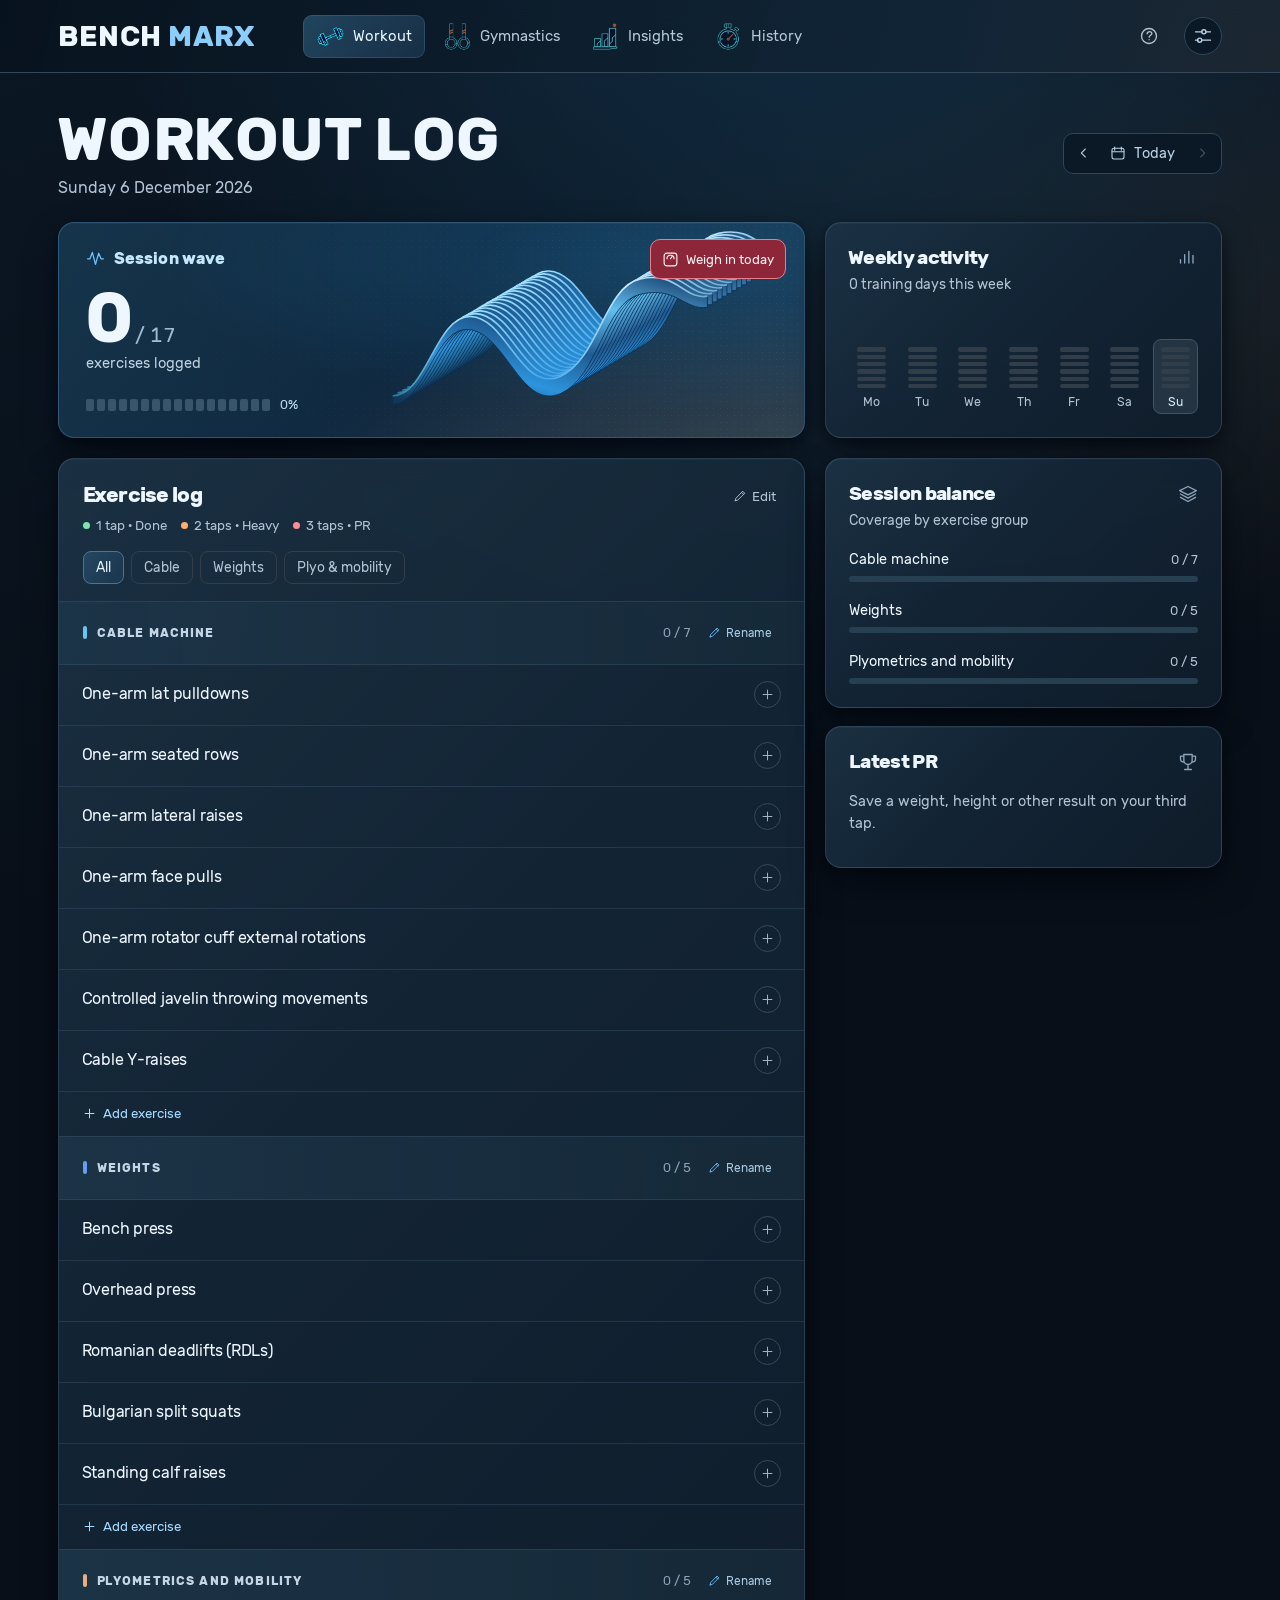
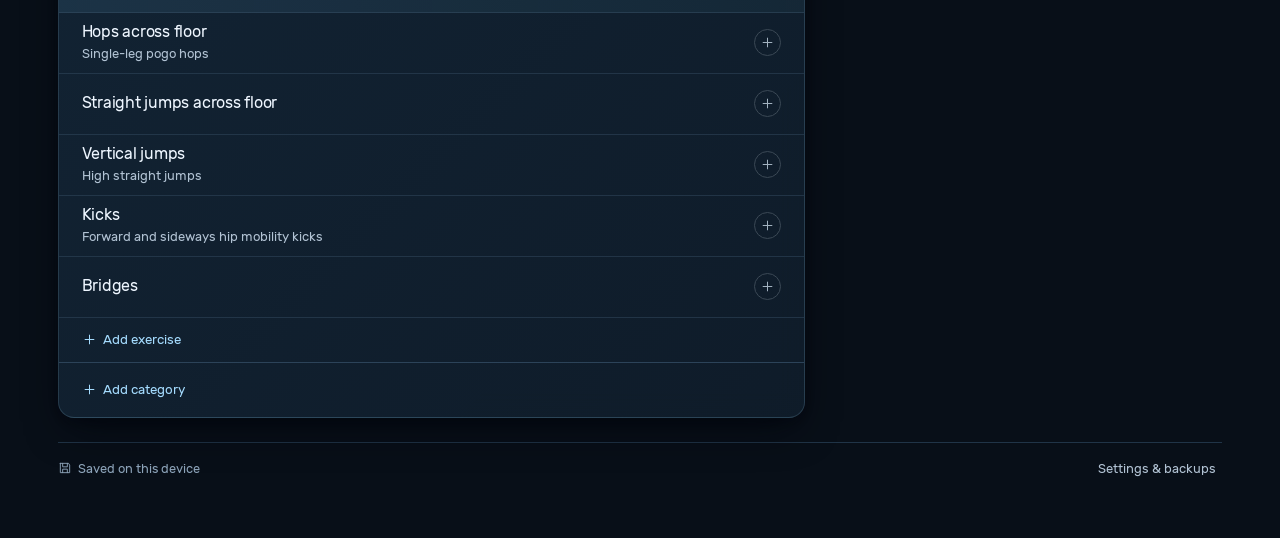
==== commit d3817722: "Improve food recognition and refine Bench Dan" ====
--- a/index.html
+++ b/index.html
@@ -2,27 +2,27 @@
 <html lang="en-GB">
 <head>
 <meta charset="utf-8"><meta name="viewport" content="width=device-width,initial-scale=1,viewport-fit=cover">
-<meta name="bench-marx-release" content="4.3"><meta name="description" content="Workout and gymnastics logs with daily weigh-ins and training insights."><meta name="application-name" content="Bench Marx"><meta name="theme-color" content="#081421"><meta name="color-scheme" content="dark">
+<meta name="bench-marx-release" content="4.4"><meta name="description" content="Workout and gymnastics logs with daily weigh-ins and training insights."><meta name="application-name" content="Bench Marx"><meta name="theme-color" content="#081421"><meta name="color-scheme" content="dark">
 <title>Bench Marx · Workout log</title>
-<link rel="icon" href="./icon-192.png?v=4.3">
-<link rel="apple-touch-icon" href="./touch-icon.png?v=4.3">
-<link rel="manifest" href="./manifest.webmanifest?v=4.3">
-<link rel="stylesheet" href="./style.css?v=4.3"></head>
+<link rel="icon" href="./icon-192.png?v=4.4">
+<link rel="apple-touch-icon" href="./touch-icon.png?v=4.4">
+<link rel="manifest" href="./manifest.webmanifest?v=4.4">
+<link rel="stylesheet" href="./style.css?v=4.4"></head>
 <body><a class="skip-link" href="#main">Skip to log</a><header><div class="bar"><button class="brand" data-view="workout" aria-label="Bench Marx workout log"><span>Bench <em>Marx</em></span></button>
 <nav aria-label="Main navigation"><button data-view="workout" class="nav-item"><span class="nav-emblem emblem-workout" aria-hidden="true"></span>Workout</button><button data-view="gymnastics" class="nav-item"><span class="nav-emblem emblem-gymnastics" aria-hidden="true"></span>Gymnastics</button><button data-view="insights" class="nav-item"><span class="nav-emblem emblem-insights" aria-hidden="true"></span>Insights</button><button data-view="history" class="nav-item"><span class="nav-emblem emblem-history" aria-hidden="true"></span>History</button></nav><div class="account"><button class="round help" data-action="help" aria-label="How to use Bench Marx"><i data-icon="help"></i></button><button class="avatar" data-action="data" aria-label="Preferences and backups"><i data-icon="settings"></i></button></div></div></header>
 <main id="main" tabindex="-1"></main><div id="toast" role="status" aria-live="polite"></div><dialog id="modal" aria-labelledby="dialog-title"><div id="dialog-body"></div></dialog>
 
-<script src="./model.js?v=4.3"></script>
-<script src="./art.js?v=4.3"></script>
-<script src="./ui.js?v=4.3"></script>
-<script src="./gymnastics.js?v=4.3"></script>
-<script src="./analysis.js?v=4.3"></script>
-<script src="./motion.js?v=4.3"></script>
-<script src="./journal.js?v=4.3"></script>
-<script src="./daily.js?v=4.3"></script>
-<script src="./cloud.js?v=4.3"></script>
-<script src="./actions.js?v=4.3"></script>
-<script src="./swipe.js?v=4.3"></script>
+<script src="./model.js?v=4.4"></script>
+<script src="./art.js?v=4.4"></script>
+<script src="./ui.js?v=4.4"></script>
+<script src="./gymnastics.js?v=4.4"></script>
+<script src="./analysis.js?v=4.4"></script>
+<script src="./motion.js?v=4.4"></script>
+<script src="./journal.js?v=4.4"></script>
+<script src="./daily.js?v=4.4"></script>
+<script src="./cloud.js?v=4.4"></script>
+<script src="./actions.js?v=4.4"></script>
+<script src="./swipe.js?v=4.4"></script>
 <script>
   if ("serviceWorker" in navigator && location.protocol === "https:") {
     window.addEventListener("load", () => {
--- a/style.css
+++ b/style.css
@@ -1811,8 +1811,8 @@
 @media(max-width:370px){.analysis-tabs button{font-size:.82rem}.weekcol{min-width:0}.gym-segs b{width:3px}.rep-strip{gap:5px}.legend{flex-wrap:wrap}}
 
 /* The display stack uses native condensed type where available; Rubik travels with the journal. */
-@font-face{font-family:Rubik;src:url("./rubik-regular.ttf?v=4.3") format("truetype");font-weight:400 550;font-style:normal;font-display:swap}
-@font-face{font-family:Rubik;src:url("./rubik-bold.ttf?v=4.3") format("truetype");font-weight:600 900;font-style:normal;font-display:swap}
+@font-face{font-family:Rubik;src:url("./rubik-regular.ttf?v=4.4") format("truetype");font-weight:400 550;font-style:normal;font-display:swap}
+@font-face{font-family:Rubik;src:url("./rubik-bold.ttf?v=4.4") format("truetype");font-weight:600 900;font-style:normal;font-display:swap}
 :root{
   --bg:#080f18;--panel:#102031;--panel2:#172b40;--line:#2c4359;--soft:#203447;--white:#eef6ff;--muted:#b2c3d4;--dim:#8ea5bb;
   --purple:#70c3ff;--violet:#81c8f5;--mint:#83d7ff;--aqua:#a6deff;--orange:#ffae6e;--green:#7de4b0;--red:#ff8b95;
@@ -1832,7 +1832,7 @@
 .card,.weekly.card{background:linear-gradient(135deg,#1d3446e3 0%,#142637e8 40%,#101d2bea 100%);border:1px solid #82b4d033;box-shadow:0 16px 42px -11px #01050cd9,0 4px 13px #02081063,inset 0 1px #c6e9ff0b;backdrop-filter:blur(12px)}
 .hero.card,.hero.gym-hero.card{background:radial-gradient(ellipse at 99% 120%,#e9975227,transparent 49%),radial-gradient(ellipse at 81% 16%,#227fb944,transparent 60%),linear-gradient(123deg,#17374eec,#102a42ef 50%,#1b3952eb);border-color:#42719691}
 .hero:before{opacity:.15}.hero-label,.gym-hero .hero-label{color:#c4e7fb}.hero .pct,.gym-hero .pct{color:#c0dff2}
-.nav-emblem{display:inline-block;flex:0 0 auto;width:29px;height:29px;background:url("./emblems.webp?v=4.3") 0 50% / 400% 100% no-repeat;filter:saturate(.57) brightness(.90);opacity:.85}
+.nav-emblem{display:inline-block;flex:0 0 auto;width:29px;height:29px;background:url("./emblems.webp?v=4.4") 0 50% / 400% 100% no-repeat;filter:saturate(.57) brightness(.90);opacity:.85}
 .emblem-gymnastics{background-position-x:33.333333%}.emblem-insights{background-position-x:66.666667%}.emblem-history{background-position-x:100%}
 .nav-item{gap:8px;padding:7px 13px;color:#b5c8d8}.nav-item[aria-current=page]{background:linear-gradient(130deg,#21445d,#172f46);box-shadow:inset 0 0 0 1px #71b4e32f;color:#eaf7ff}
 .nav-item[aria-current=page] .nav-emblem{filter:saturate(.78) brightness(1.15);opacity:1}
@@ -1937,31 +1937,29 @@
 
 /* Bench Dan */
 html[data-journal=dan] {
-  --bg:#1c1115;
-  --panel:#30171f;
-  --panel2:#3d2029;
-  --line:#64434a;
-  --soft:#4c3038;
+  --bg:#3b222b;
+  --panel:#211a1b;
+  --panel2:#2b2423;
+  --line:#68514d;
+  --soft:#443535;
   --white:#f5e9d7;
   --muted:#dbc4b7;
   --dim:#c0a69e;
   --purple:#ebc58c;
-  --mint:#a8cfab;
+  --mint:#bbcb9b;
   --orange:#efaf7a;
   --green:#a9d0ae;
   --red:#f198a1;
   --display:"Baskerville","Iowan Old Style",Palatino,Georgia,serif;
 }
 [data-journal=dan] body:before {
-  background:radial-gradient(ellipse at 12% -8%,#622a3a88,transparent 56%),
-    radial-gradient(ellipse at 102% 100%,#5c312338,transparent 49%),
-    linear-gradient(145deg,#311922,#1c1216 63%);
+  background:linear-gradient(140deg,#482733,#38232a 65%,#322229);
 }
 [data-journal=dan] body:after {
-  background:repeating-linear-gradient(90deg,transparent 0 63px,#e8c9a308 63px 64px,transparent 64px 96px);
+  background:none;
 }
 [data-journal=dan] header {
-  background:linear-gradient(95deg,#27151cf7,#3d212bfa);
+  background:#2a1b22;
   border-color:#b790674f;
 }
 [data-journal=dan] .brand {
@@ -1983,8 +1981,8 @@
 [data-journal=dan] .page-title p {color:#d6bcb1}
 [data-journal=dan] .nav-item {color:#e0cbbd}
 [data-journal=dan] .nav-item[aria-current=page] {
-  background:linear-gradient(140deg,#5e3741,#472833);
-  box-shadow:inset 0 0 0 1px #c69d6959;
+  background:#3d4935;
+  box-shadow:inset 0 0 0 1px #aebc854f;
   color:#fff3da;
 }
 [data-journal=dan] .nav-emblem,
@@ -1994,16 +1992,15 @@
 }
 [data-journal=dan] .nav-item i[data-icon] {color:#ddb782}
 [data-journal=dan] .card {
-  background:linear-gradient(143deg,#452732ed,#331d26f6 51%,#2b1921f8);
-  border-color:#95696b70;
-  box-shadow:inset 0 1px #f3d2a814,0 18px 40px -14px #0c080ae8,0 3px 10px #11080b63;
+  background:linear-gradient(145deg,#2a2223,#211a1c 74%);
+  border-color:#a381705e;
+  box-shadow:inset 0 1px #f3d2a814,0 16px 32px -14px #130b11db,0 3px 10px #180f1569;
 }
 [data-journal=dan] .hero.card {
-  background:radial-gradient(ellipse at 97% 95%,#a36d414f,transparent 60%),
-    linear-gradient(115deg,#512b37,#42242f 65%,#4b2e33);
-  border-color:#c29a6a87;
-}
-[data-journal=dan] .hero:before {background-image:radial-gradient(#ebc994 1px,transparent 1px);opacity:.11}
+  background:linear-gradient(133deg,#2f2227,#251a1f 64%,#301e24);
+  border-color:#ab806b78;
+}
+[data-journal=dan] .hero:before {background-image:radial-gradient(#ebc994 1px,transparent 1px);opacity:.055}
 [data-journal=dan] .hero-label,[data-journal=dan] .hero .pct {color:#f1d5a6}
 [data-journal=dan] .hero .stat {font-size:clamp(3.6rem,5.5vw,5rem);font-weight:400;line-height:.9}
 [data-journal=dan] .hero .stat small,[data-journal=dan] .hero .descriptor {color:#e3cbb9}
@@ -2012,34 +2009,34 @@
 [data-journal=dan] :is(.avatar,.date-controls,.periods,.analysis-tabs) {background:#311e26;border-color:#79555a;color:#ead3bd}
 [data-journal=dan] :is(.date-button:hover,.round:hover,.nav-item:hover) {background:#59343e}
 [data-journal=dan] :is(.periods button,.analysis-tabs button,.chip)[aria-pressed=true] {
-  background:linear-gradient(140deg,#66434a,#4f303c);
-  border-color:#a77d72;
+  background:#3b4632;
+  border-color:#788261;
   color:#ffeed4;
 }
-[data-journal=dan] .group-label {background:linear-gradient(100deg,#56333e,#472c36);border-color:#6e4a52;color:#f2dac6}
+[data-journal=dan] .group-label {background:#332428;border-color:#6a494d;color:#f2dac6}
 [data-journal=dan] .group-label h3:before {background:#d4ac79}
 [data-journal=dan] :is(.category-edit,.add-exercise,.scan-file,.weight-table summary,.untick) {color:#f0cca0}
 [data-journal=dan] .category-edit:hover {background:#76515b}
 [data-journal=dan] :is(.exercise,.skill-row) {border-color:#704b525f}
-[data-journal=dan] .exercise .log:hover {background:#69465555}
+[data-journal=dan] .exercise .log:hover {background:#4a363a99}
 [data-journal=dan] .plus {border-color:#7e5b5e;color:#ecd0b8}
 [data-journal=dan] .exercise:not([data-level="0"]) .plus {color:var(--accent)}
-[data-journal=dan] .bartrack {background:#64434c}
-[data-journal=dan] .bartrack em {background:linear-gradient(90deg,#ac7a5d,#e1bd84)}
-[data-journal=dan] .primary {background:#e5bd84;border-color:#efcf9f;color:#2e1920}
-[data-journal=dan] .primary:hover {background:#f3d4a7}
+[data-journal=dan] .bartrack {background:#443735}
+[data-journal=dan] .bartrack em {background:#9bab7d}
+[data-journal=dan] .primary {background:#bdc89d;border-color:#c7d1ad;color:#232a1c}
+[data-journal=dan] .primary:hover {background:#d0d9b5}
 [data-journal=dan] :is(.ghost,.choice,.scan-choice,.field input,.field textarea,.picker select) {
   background:#33202a;border-color:#79565c;color:#f7e7d3;
 }
 [data-journal=dan] :is(.choice:hover,.ghost:hover) {background:#583744}
-[data-journal=dan] dialog {background:linear-gradient(145deg,#422932,#2b1922);border-color:#a17867;box-shadow:0 26px 75px #14080de8}
+[data-journal=dan] dialog {background:linear-gradient(145deg,#2b2325,#211a1e);border-color:#a17867;box-shadow:0 26px 75px #14080de8}
 [data-journal=dan] .weigh-due {background:#812f42;border-color:#cf7884}
 [data-journal=dan] .weighed {background:#3f4b39;border-color:#98b28d;color:#ecf5d6}
 [data-journal=dan] :is(.scan-status,.scan-text) {color:#e2caba}
-[data-journal=dan] .scan-result {background:#533441;color:#f9e8d5}
+[data-journal=dan] .scan-result {background:#393329;color:#f9e8d5}
 [data-journal=dan] .scan-result strong {color:#e9cc9c}
 [data-journal=dan] .food-row:hover {background:#edc48d10}
-[data-journal=dan] .calorie-bar i {background:linear-gradient(90deg,#a26962,#dfbd85)}
+[data-journal=dan] .calorie-bar i {background:#9bab7d}
 [data-journal=dan] .weight-chart polyline {stroke:#edca94}
 [data-journal=dan] .weight-chart circle {fill:#f6dcad;stroke:#754e4c}
 [data-journal=dan] .exercise.swiping > * {background:#492936}
@@ -2048,7 +2045,33 @@
 [data-journal=dan] .wave [data-ridge]>path:first-child {stroke:#3b2029}
 
 @media(max-width:720px) {
-  [data-journal=dan] nav {background:linear-gradient(180deg,#3a2330fa,#251820fc);border-color:#976e645c}
+  [data-journal=dan] nav {background:#2a1b22fc;border-color:#976e645c}
   [data-journal=dan] .brand {font-size:1.35rem}
   [data-journal=dan] .nav-item i[data-icon] {display:grid;height:25px;place-items:center}
 }
+
+/* Show the category action alongside its name, including on touchscreens. */
+.category-edit {display:inline-flex;align-items:center;justify-content:center;gap:5px;padding:5px 8px;font-size:.74rem;min-height:40px;white-space:nowrap}
+.category-edit .icon {width:13px;height:13px}
+.dish-scan {margin:8px 0 0;padding:7px 0}
+.scan-portion {font-size:.79rem;margin:-5px 0 6px;text-align:left}
+
+/* Warm neutrals and olive give Dan a second colour across interactive states. */
+[data-journal=dan] .wave {opacity:.66}
+[data-journal=dan] :is(.weekcol[aria-current=date],.cal-cell[aria-pressed=true]) {background:#35412e;border-color:#778462;color:#f5ead8}
+[data-journal=dan] .weekcol[aria-current=date] span {color:#e1ebd2}
+[data-journal=dan] .weekcol:enabled:hover {background:#403833}
+[data-journal=dan] .stack b {background:#504442}
+[data-journal=dan] .stack b.on {background:#a8b486}
+[data-journal=dan] :is(.chip,.pill,.sheet-edit,.matrix-scroll) {border-color:var(--line)}
+[data-journal=dan] :is(.analysis-tabs button,.field,.small-link,.reset-count,.gap b) {color:var(--muted)}
+[data-journal=dan] :is(.sheet-edit:hover,.sheet-edit[aria-pressed=true]) {background:#403334;color:#f4e2cf}
+[data-journal=dan] :is(.record-icon,.mix-track,.bar-area,.preferences i,.cell.neutral) {background:#3a2e2f}
+[data-journal=dan] .bar-area {border-color:#6e514a}
+[data-journal=dan] .preferences [aria-checked=true] i {background:#6e8058}
+[data-journal=dan] .preferences i:before {background:#e9ddc8}
+[data-journal=dan] .cell.neutral {color:#b5a08f}
+[data-journal=dan] .untick {text-decoration-color:#8d766b}
+[data-journal=dan] :is(button,summary,input,select,textarea):focus-visible {outline-color:#c9d5ab}
+[data-journal=dan] #toast {background:#302527;border-color:#887066}
+[data-journal=dan] .scan-portion {color:#dfe9c9;border-color:#7d8f68}
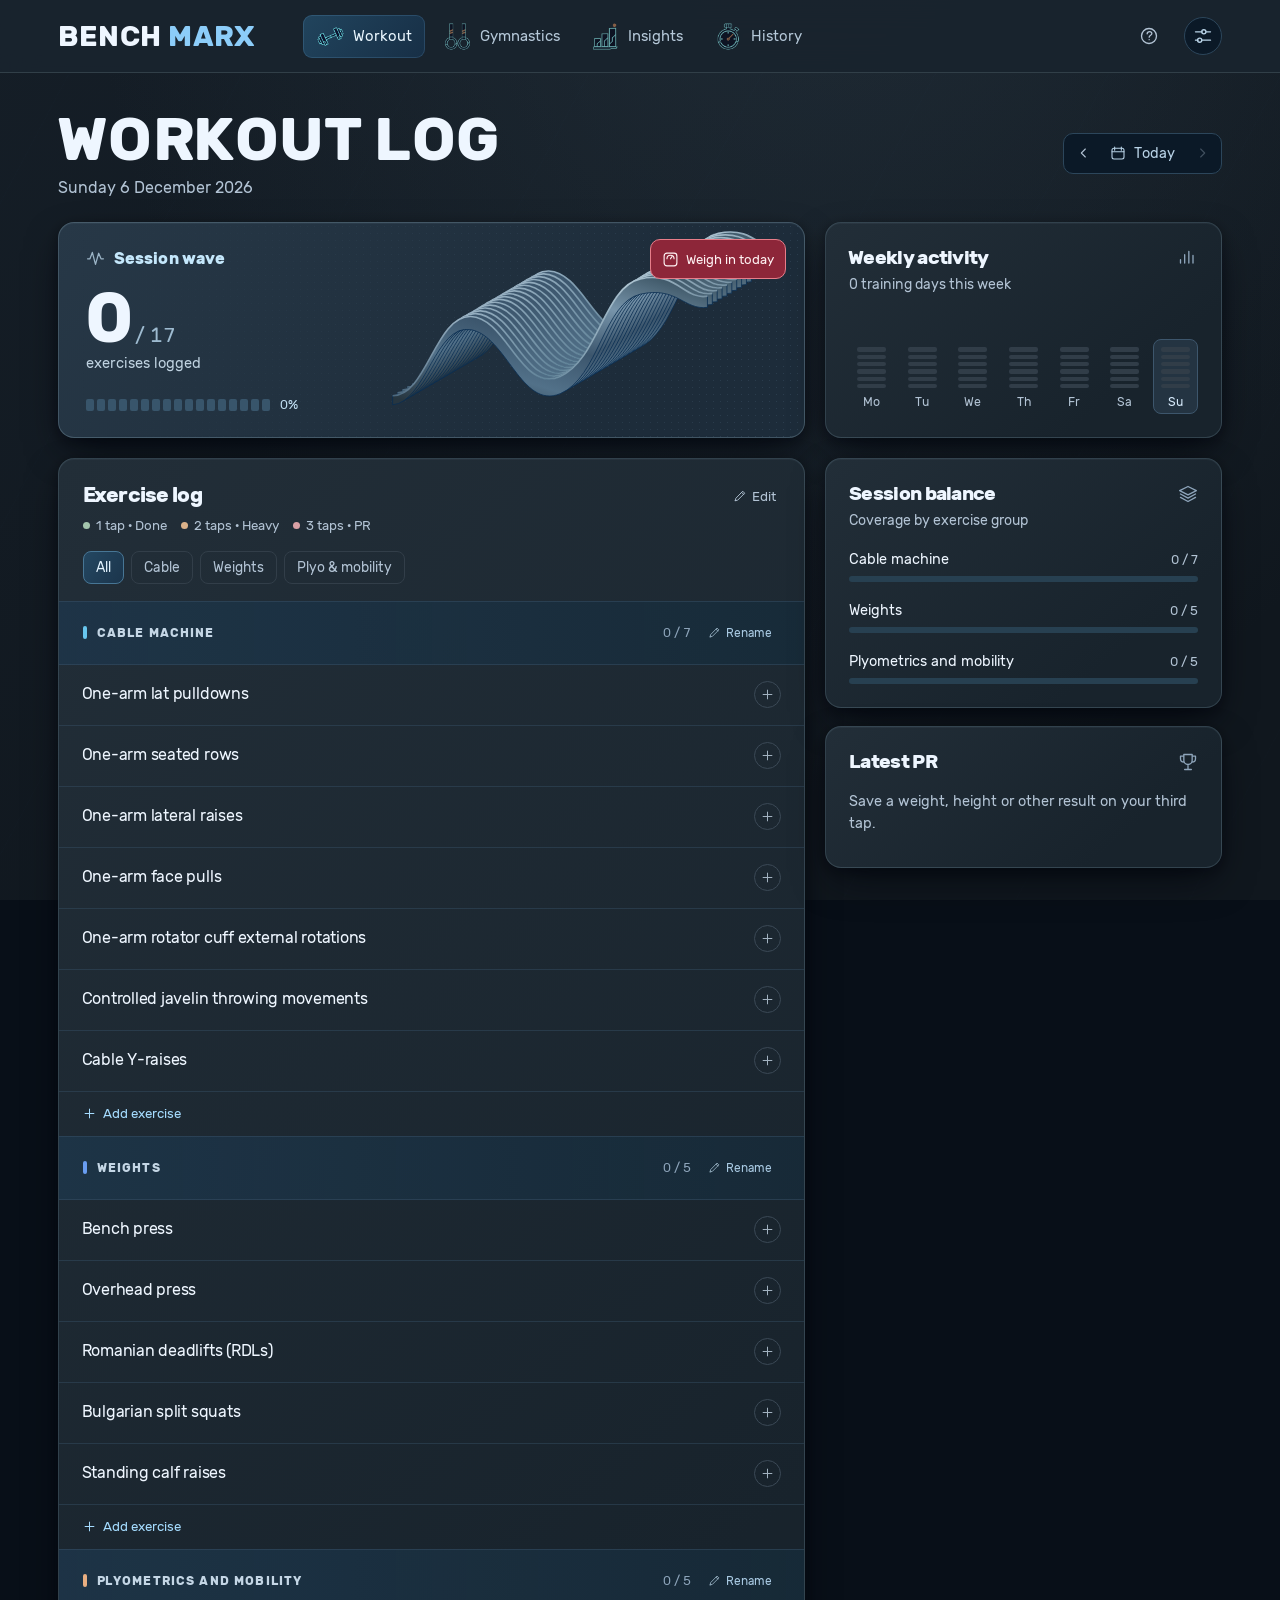
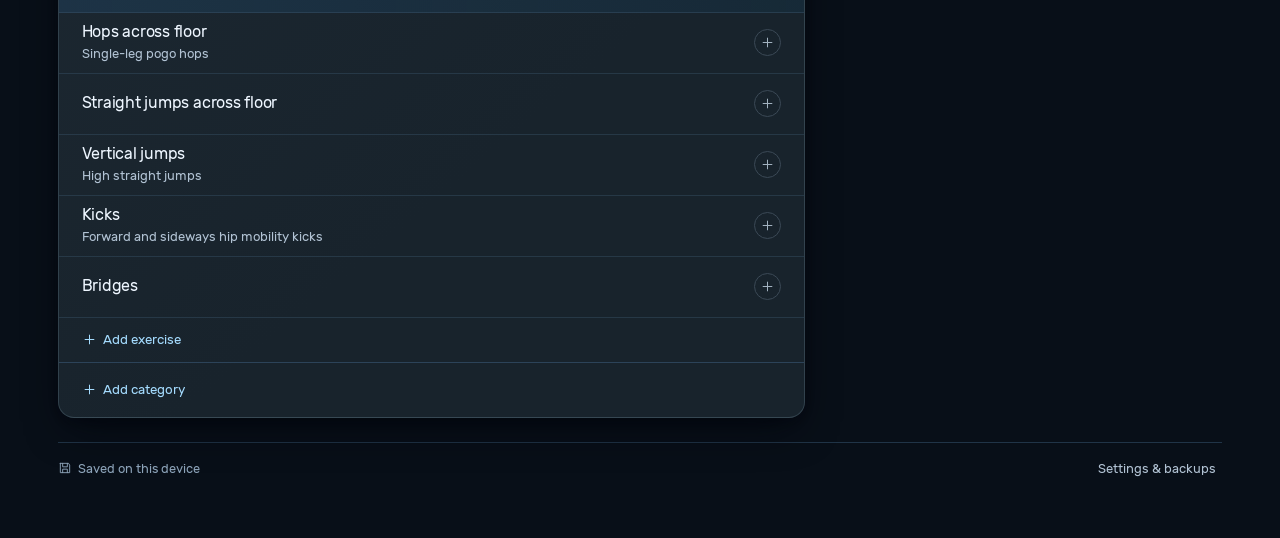
==== commit cc41cb7a: "Add training reminders and a seven-day Insights default" ====
--- a/index.html
+++ b/index.html
@@ -2,27 +2,28 @@
 <html lang="en-GB">
 <head>
 <meta charset="utf-8"><meta name="viewport" content="width=device-width,initial-scale=1,viewport-fit=cover">
-<meta name="bench-marx-release" content="4.4"><meta name="description" content="Workout and gymnastics logs with daily weigh-ins and training insights."><meta name="application-name" content="Bench Marx"><meta name="theme-color" content="#081421"><meta name="color-scheme" content="dark">
+<meta name="bench-marx-release" content="4.6"><meta name="description" content="Workout and gymnastics logs with daily weigh-ins and training insights."><meta name="application-name" content="Bench Marx"><meta name="theme-color" content="#081421"><meta name="color-scheme" content="dark">
 <title>Bench Marx · Workout log</title>
-<link rel="icon" href="./icon-192.png?v=4.4">
-<link rel="apple-touch-icon" href="./touch-icon.png?v=4.4">
-<link rel="manifest" href="./manifest.webmanifest?v=4.4">
-<link rel="stylesheet" href="./style.css?v=4.4"></head>
+<link rel="icon" href="./icon-192.png?v=4.6">
+<link rel="apple-touch-icon" href="./touch-icon.png?v=4.6">
+<link rel="manifest" href="./manifest.webmanifest?v=4.6">
+<link rel="stylesheet" href="./style.css?v=4.6"></head>
 <body><a class="skip-link" href="#main">Skip to log</a><header><div class="bar"><button class="brand" data-view="workout" aria-label="Bench Marx workout log"><span>Bench <em>Marx</em></span></button>
 <nav aria-label="Main navigation"><button data-view="workout" class="nav-item"><span class="nav-emblem emblem-workout" aria-hidden="true"></span>Workout</button><button data-view="gymnastics" class="nav-item"><span class="nav-emblem emblem-gymnastics" aria-hidden="true"></span>Gymnastics</button><button data-view="insights" class="nav-item"><span class="nav-emblem emblem-insights" aria-hidden="true"></span>Insights</button><button data-view="history" class="nav-item"><span class="nav-emblem emblem-history" aria-hidden="true"></span>History</button></nav><div class="account"><button class="round help" data-action="help" aria-label="How to use Bench Marx"><i data-icon="help"></i></button><button class="avatar" data-action="data" aria-label="Preferences and backups"><i data-icon="settings"></i></button></div></div></header>
 <main id="main" tabindex="-1"></main><div id="toast" role="status" aria-live="polite"></div><dialog id="modal" aria-labelledby="dialog-title"><div id="dialog-body"></div></dialog>
 
-<script src="./model.js?v=4.4"></script>
-<script src="./art.js?v=4.4"></script>
-<script src="./ui.js?v=4.4"></script>
-<script src="./gymnastics.js?v=4.4"></script>
-<script src="./analysis.js?v=4.4"></script>
-<script src="./motion.js?v=4.4"></script>
-<script src="./journal.js?v=4.4"></script>
-<script src="./daily.js?v=4.4"></script>
-<script src="./cloud.js?v=4.4"></script>
-<script src="./actions.js?v=4.4"></script>
-<script src="./swipe.js?v=4.4"></script>
+<script src="./model.js?v=4.6"></script>
+<script src="./art.js?v=4.6"></script>
+<script src="./ui.js?v=4.6"></script>
+<script src="./gymnastics.js?v=4.6"></script>
+<script src="./analysis.js?v=4.6"></script>
+<script src="./motion.js?v=4.6"></script>
+<script src="./journal.js?v=4.6"></script>
+<script src="./daily.js?v=4.6"></script>
+<script src="./cloud.js?v=4.6"></script>
+<script src="./reminders.js?v=4.6"></script>
+<script src="./actions.js?v=4.6"></script>
+<script src="./swipe.js?v=4.6"></script>
 <script>
   if ("serviceWorker" in navigator && location.protocol === "https:") {
     window.addEventListener("load", () => {
--- a/style.css
+++ b/style.css
@@ -1811,8 +1811,8 @@
 @media(max-width:370px){.analysis-tabs button{font-size:.82rem}.weekcol{min-width:0}.gym-segs b{width:3px}.rep-strip{gap:5px}.legend{flex-wrap:wrap}}
 
 /* The display stack uses native condensed type where available; Rubik travels with the journal. */
-@font-face{font-family:Rubik;src:url("./rubik-regular.ttf?v=4.4") format("truetype");font-weight:400 550;font-style:normal;font-display:swap}
-@font-face{font-family:Rubik;src:url("./rubik-bold.ttf?v=4.4") format("truetype");font-weight:600 900;font-style:normal;font-display:swap}
+@font-face{font-family:Rubik;src:url("./rubik-regular.ttf?v=4.6") format("truetype");font-weight:400 550;font-style:normal;font-display:swap}
+@font-face{font-family:Rubik;src:url("./rubik-bold.ttf?v=4.6") format("truetype");font-weight:600 900;font-style:normal;font-display:swap}
 :root{
   --bg:#080f18;--panel:#102031;--panel2:#172b40;--line:#2c4359;--soft:#203447;--white:#eef6ff;--muted:#b2c3d4;--dim:#8ea5bb;
   --purple:#70c3ff;--violet:#81c8f5;--mint:#83d7ff;--aqua:#a6deff;--orange:#ffae6e;--green:#7de4b0;--red:#ff8b95;
@@ -1832,7 +1832,7 @@
 .card,.weekly.card{background:linear-gradient(135deg,#1d3446e3 0%,#142637e8 40%,#101d2bea 100%);border:1px solid #82b4d033;box-shadow:0 16px 42px -11px #01050cd9,0 4px 13px #02081063,inset 0 1px #c6e9ff0b;backdrop-filter:blur(12px)}
 .hero.card,.hero.gym-hero.card{background:radial-gradient(ellipse at 99% 120%,#e9975227,transparent 49%),radial-gradient(ellipse at 81% 16%,#227fb944,transparent 60%),linear-gradient(123deg,#17374eec,#102a42ef 50%,#1b3952eb);border-color:#42719691}
 .hero:before{opacity:.15}.hero-label,.gym-hero .hero-label{color:#c4e7fb}.hero .pct,.gym-hero .pct{color:#c0dff2}
-.nav-emblem{display:inline-block;flex:0 0 auto;width:29px;height:29px;background:url("./emblems.webp?v=4.4") 0 50% / 400% 100% no-repeat;filter:saturate(.57) brightness(.90);opacity:.85}
+.nav-emblem{display:inline-block;flex:0 0 auto;width:29px;height:29px;background:url("./emblems.webp?v=4.6") 0 50% / 400% 100% no-repeat;filter:saturate(.57) brightness(.90);opacity:.85}
 .emblem-gymnastics{background-position-x:33.333333%}.emblem-insights{background-position-x:66.666667%}.emblem-history{background-position-x:100%}
 .nav-item{gap:8px;padding:7px 13px;color:#b5c8d8}.nav-item[aria-current=page]{background:linear-gradient(130deg,#21445d,#172f46);box-shadow:inset 0 0 0 1px #71b4e32f;color:#eaf7ff}
 .nav-item[aria-current=page] .nav-emblem{filter:saturate(.78) brightness(1.15);opacity:1}
@@ -2075,3 +2075,52 @@
 [data-journal=dan] :is(button,summary,input,select,textarea):focus-visible {outline-color:#c9d5ab}
 [data-journal=dan] #toast {background:#302527;border-color:#887066}
 [data-journal=dan] .scan-portion {color:#dfe9c9;border-color:#7d8f68}
+
+/* Keep the established layouts and give status colours the strongest accents. */
+:root {
+  --purple:#9cb5c7;
+  --green:#a3c5ad;
+  --orange:#dbb189;
+  --red:#d9a0a5;
+  --notice-due:#d3b68c;
+  --notice-heavy:#aebdca;
+  --notice-pause:#e5aeb1;
+}
+html:not([data-journal=dan]) body:before {
+  background:radial-gradient(ellipse at 65% -20%,#30414e72,transparent 64%),linear-gradient(150deg,#151e27,#10171e 70%);
+}
+html:not([data-journal=dan]) header {background:#19242ef7;border-color:#50616b74}
+html:not([data-journal=dan]) .card {background:linear-gradient(140deg,#222e38,#18232c 76%);border-color:#7d9aad40}
+html:not([data-journal=dan]) .hero.card {background:linear-gradient(130deg,#273847,#1d2c3a 75%);border-color:#7993a366}
+html:not([data-journal=dan]) .gym-hero.card {background:linear-gradient(130deg,#263c40,#20303b 75%)}
+html:not([data-journal=dan]) .nav-emblem {filter:saturate(.34) brightness(.93)}
+html:not([data-journal=dan]) .nav-item[aria-current=page] .nav-emblem {filter:saturate(.46) brightness(1.12)}
+html:not([data-journal=dan]) .segs b.on {background:#a5bdcd;box-shadow:none}
+html:not([data-journal=dan]) .primary {background:#b1c5d3;border-color:#bdcdd7;color:#1b2730}
+html[data-journal=dan] {--notice-due:#ddc193;--notice-heavy:#b9c2a7;--notice-pause:#e0adb1}
+[data-journal=dan] body:before {background:linear-gradient(145deg,#3b282f,#31262b 72%)}
+[data-journal=dan] :is(.nav-item[aria-current=page],.weekcol[aria-current=date],.cal-cell[aria-pressed=true]) {background:#343b30;border-color:#727b65}
+[data-journal=dan] .hero-label,[data-journal=dan] .hero .pct {color:#dfc9aa}
+[data-journal=dan] .segs b.on {background:#c4ad8c;box-shadow:none}
+[data-journal=dan] .primary {background:#b0b89d;border-color:#c0c8ae}
+[data-journal=dan] .wave {opacity:.62}
+
+.attention-controls {display:flex;flex-wrap:wrap;align-items:center;gap:4px 12px;margin-top:8px}
+.attention-filter {min-height:37px;color:var(--notice-due)}
+.attention-filter span {font-variant-numeric:tabular-nums;color:inherit}
+.text-button {min-height:36px;padding:4px 0;color:var(--muted);font-size:.77rem;text-decoration:underline;text-underline-offset:3px}
+.row-reminder {display:block;width:fit-content;max-width:100%;margin-top:4px;color:var(--notice-due);font-size:.775rem;line-height:1.35;font-weight:500}
+.row-reminder.heavy-gap {color:var(--notice-heavy)}
+.row-reminder.pause {color:var(--notice-pause)}
+.exercise.has-reminder>.log {border-inline-start:2px solid var(--notice-due)}
+.exercise.reminder-heavy-gap>.log {border-color:var(--notice-heavy)}
+.exercise.reminder-pause>.log {border-color:var(--notice-pause);background:color-mix(in srgb,var(--notice-pause) 6%,transparent)}
+.attention-empty {padding:0 22px}
+.attention-overview {margin-bottom:18px}
+.attention-summary {max-height:225px;overflow:auto;margin-top:9px}
+.attention-summary-row {display:flex;width:100%;justify-content:space-between;align-items:center;gap:8px 16px;padding:10px 0;min-height:44px;border-bottom:1px solid var(--line);text-align:left}
+.attention-summary-row:hover {background:var(--soft)}
+.attention-summary-row strong {font-size:.9rem;font-weight:500;min-width:0;overflow-wrap:anywhere}
+.attention-summary-row .row-reminder {margin-top:0;text-align:right;flex-shrink:0;max-width:46%}
+.reminder-rules {margin:12px 0 18px;padding-left:22px;color:var(--muted);line-height:1.5;font-size:.9rem}
+.reminder-rules li {margin-bottom:8px}
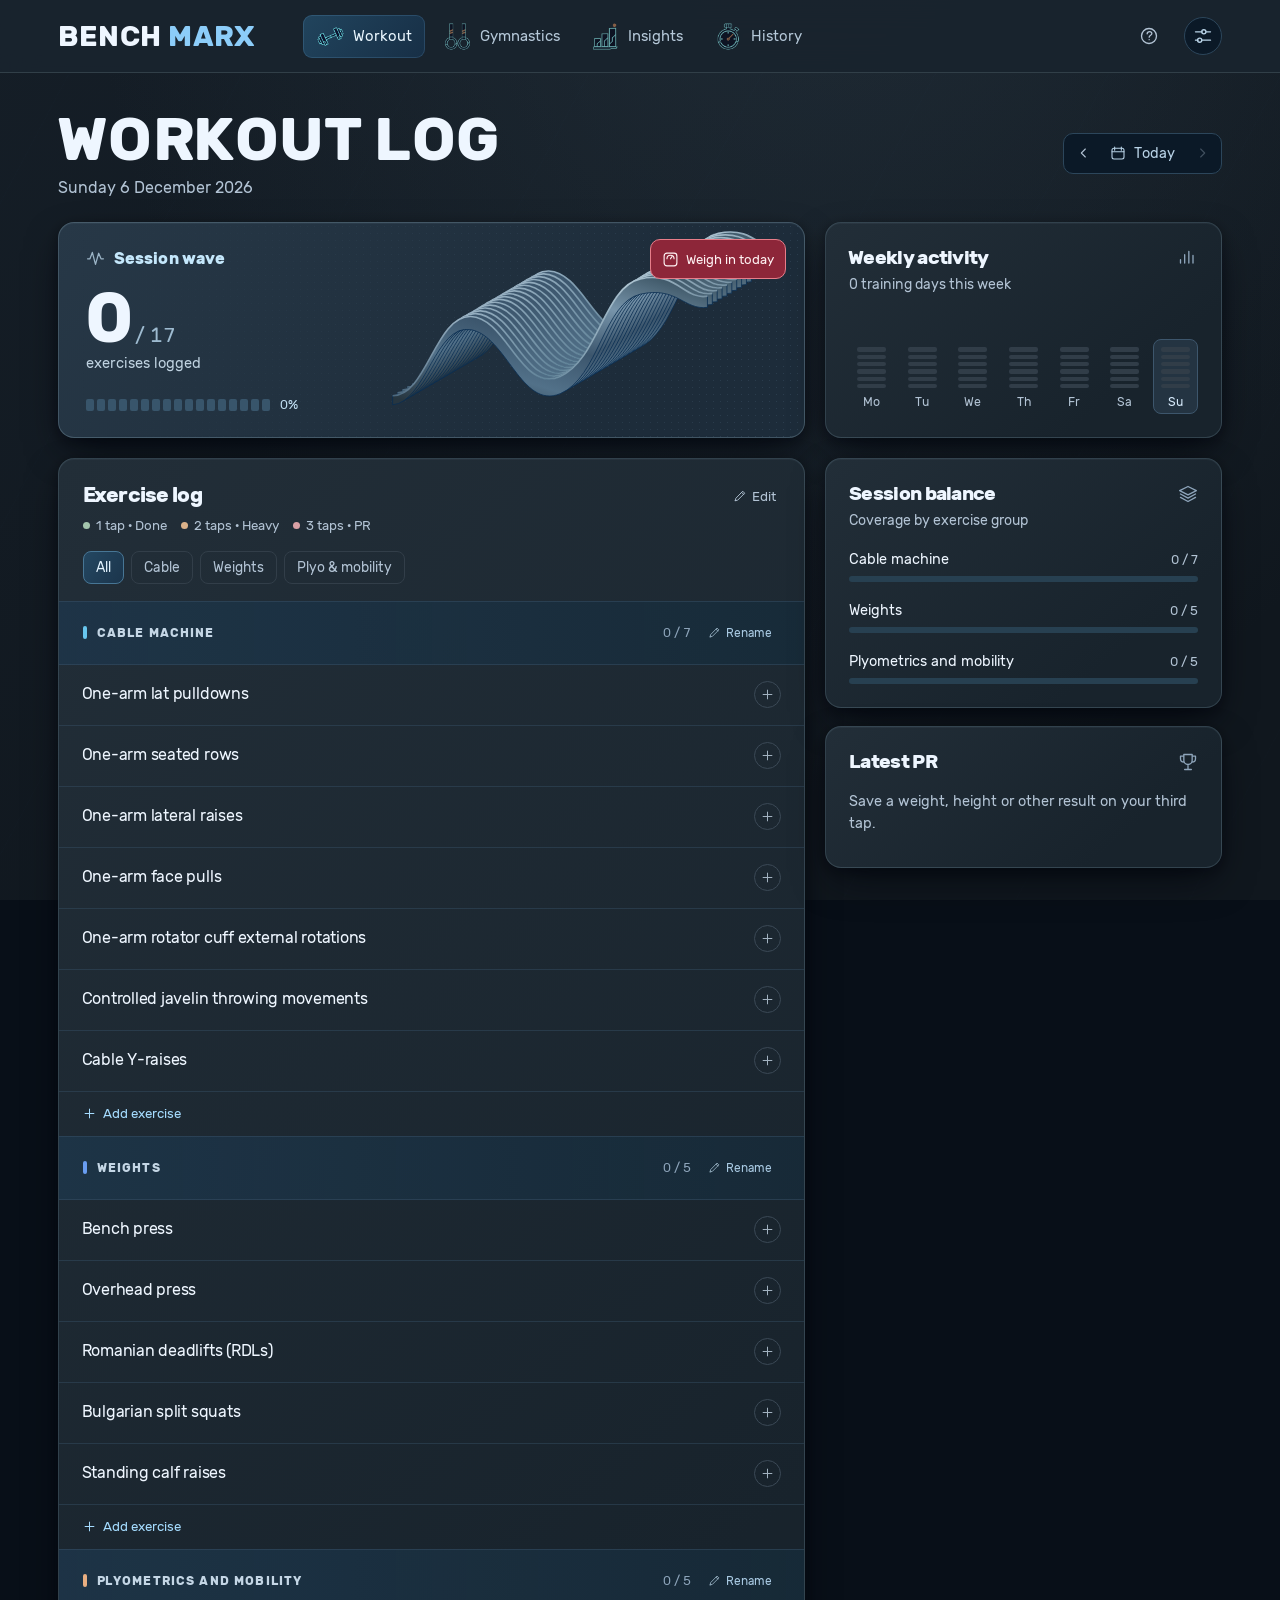
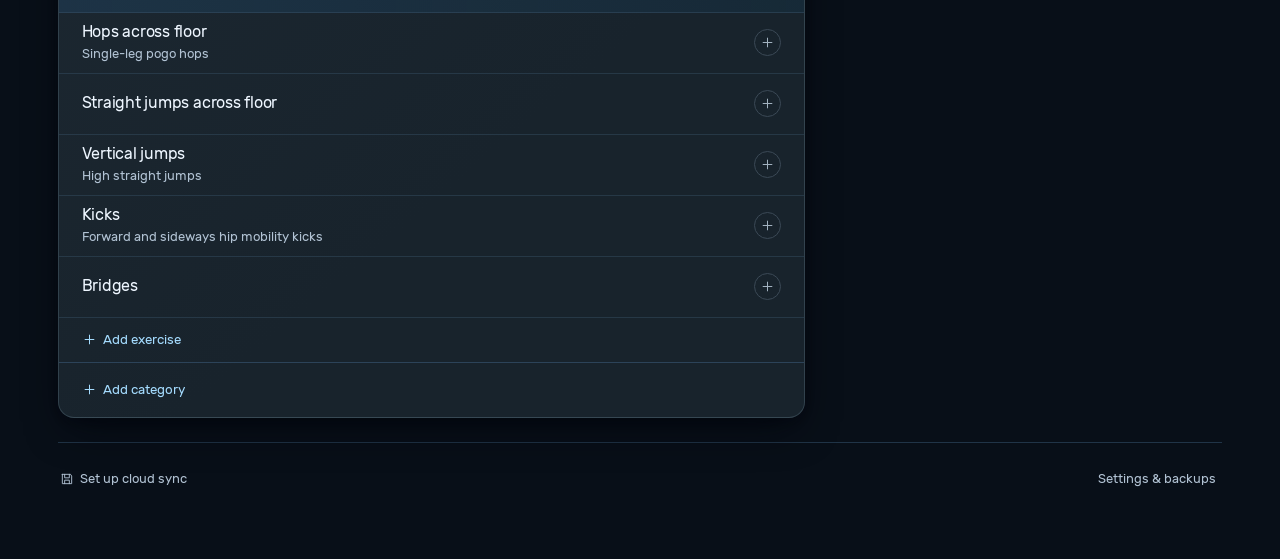
==== commit 7368a7d2: "Redesign Bench Dan and add automatic journal sync" ====
--- a/index.html
+++ b/index.html
@@ -2,28 +2,28 @@
 <html lang="en-GB">
 <head>
 <meta charset="utf-8"><meta name="viewport" content="width=device-width,initial-scale=1,viewport-fit=cover">
-<meta name="bench-marx-release" content="4.6"><meta name="description" content="Workout and gymnastics logs with daily weigh-ins and training insights."><meta name="application-name" content="Bench Marx"><meta name="theme-color" content="#081421"><meta name="color-scheme" content="dark">
+<meta name="bench-marx-release" content="4.8"><meta name="description" content="Workout and gymnastics logs with daily weigh-ins and training insights."><meta name="application-name" content="Bench Marx"><meta name="theme-color" content="#081421"><meta name="color-scheme" content="dark">
 <title>Bench Marx · Workout log</title>
-<link rel="icon" href="./icon-192.png?v=4.6">
-<link rel="apple-touch-icon" href="./touch-icon.png?v=4.6">
-<link rel="manifest" href="./manifest.webmanifest?v=4.6">
-<link rel="stylesheet" href="./style.css?v=4.6"></head>
+<link rel="icon" href="./icon-192.png?v=4.8">
+<link rel="apple-touch-icon" href="./touch-icon.png?v=4.8">
+<link rel="manifest" href="./manifest.webmanifest?v=4.8">
+<link rel="stylesheet" href="./style.css?v=4.8"></head>
 <body><a class="skip-link" href="#main">Skip to log</a><header><div class="bar"><button class="brand" data-view="workout" aria-label="Bench Marx workout log"><span>Bench <em>Marx</em></span></button>
 <nav aria-label="Main navigation"><button data-view="workout" class="nav-item"><span class="nav-emblem emblem-workout" aria-hidden="true"></span>Workout</button><button data-view="gymnastics" class="nav-item"><span class="nav-emblem emblem-gymnastics" aria-hidden="true"></span>Gymnastics</button><button data-view="insights" class="nav-item"><span class="nav-emblem emblem-insights" aria-hidden="true"></span>Insights</button><button data-view="history" class="nav-item"><span class="nav-emblem emblem-history" aria-hidden="true"></span>History</button></nav><div class="account"><button class="round help" data-action="help" aria-label="How to use Bench Marx"><i data-icon="help"></i></button><button class="avatar" data-action="data" aria-label="Preferences and backups"><i data-icon="settings"></i></button></div></div></header>
 <main id="main" tabindex="-1"></main><div id="toast" role="status" aria-live="polite"></div><dialog id="modal" aria-labelledby="dialog-title"><div id="dialog-body"></div></dialog>
 
-<script src="./model.js?v=4.6"></script>
-<script src="./art.js?v=4.6"></script>
-<script src="./ui.js?v=4.6"></script>
-<script src="./gymnastics.js?v=4.6"></script>
-<script src="./analysis.js?v=4.6"></script>
-<script src="./motion.js?v=4.6"></script>
-<script src="./journal.js?v=4.6"></script>
-<script src="./daily.js?v=4.6"></script>
-<script src="./cloud.js?v=4.6"></script>
-<script src="./reminders.js?v=4.6"></script>
-<script src="./actions.js?v=4.6"></script>
-<script src="./swipe.js?v=4.6"></script>
+<script src="./model.js?v=4.8"></script>
+<script src="./art.js?v=4.8"></script>
+<script src="./ui.js?v=4.8"></script>
+<script src="./gymnastics.js?v=4.8"></script>
+<script src="./analysis.js?v=4.8"></script>
+<script src="./motion.js?v=4.8"></script>
+<script src="./journal.js?v=4.8"></script>
+<script src="./daily.js?v=4.8"></script>
+<script src="./cloud.js?v=4.8"></script>
+<script src="./reminders.js?v=4.8"></script>
+<script src="./actions.js?v=4.8"></script>
+<script src="./swipe.js?v=4.8"></script>
 <script>
   if ("serviceWorker" in navigator && location.protocol === "https:") {
     window.addEventListener("load", () => {
--- a/style.css
+++ b/style.css
@@ -1811,8 +1811,8 @@
 @media(max-width:370px){.analysis-tabs button{font-size:.82rem}.weekcol{min-width:0}.gym-segs b{width:3px}.rep-strip{gap:5px}.legend{flex-wrap:wrap}}
 
 /* The display stack uses native condensed type where available; Rubik travels with the journal. */
-@font-face{font-family:Rubik;src:url("./rubik-regular.ttf?v=4.6") format("truetype");font-weight:400 550;font-style:normal;font-display:swap}
-@font-face{font-family:Rubik;src:url("./rubik-bold.ttf?v=4.6") format("truetype");font-weight:600 900;font-style:normal;font-display:swap}
+@font-face{font-family:Rubik;src:url("./rubik-regular.ttf?v=4.8") format("truetype");font-weight:400 550;font-style:normal;font-display:swap}
+@font-face{font-family:Rubik;src:url("./rubik-bold.ttf?v=4.8") format("truetype");font-weight:600 900;font-style:normal;font-display:swap}
 :root{
   --bg:#080f18;--panel:#102031;--panel2:#172b40;--line:#2c4359;--soft:#203447;--white:#eef6ff;--muted:#b2c3d4;--dim:#8ea5bb;
   --purple:#70c3ff;--violet:#81c8f5;--mint:#83d7ff;--aqua:#a6deff;--orange:#ffae6e;--green:#7de4b0;--red:#ff8b95;
@@ -1832,7 +1832,7 @@
 .card,.weekly.card{background:linear-gradient(135deg,#1d3446e3 0%,#142637e8 40%,#101d2bea 100%);border:1px solid #82b4d033;box-shadow:0 16px 42px -11px #01050cd9,0 4px 13px #02081063,inset 0 1px #c6e9ff0b;backdrop-filter:blur(12px)}
 .hero.card,.hero.gym-hero.card{background:radial-gradient(ellipse at 99% 120%,#e9975227,transparent 49%),radial-gradient(ellipse at 81% 16%,#227fb944,transparent 60%),linear-gradient(123deg,#17374eec,#102a42ef 50%,#1b3952eb);border-color:#42719691}
 .hero:before{opacity:.15}.hero-label,.gym-hero .hero-label{color:#c4e7fb}.hero .pct,.gym-hero .pct{color:#c0dff2}
-.nav-emblem{display:inline-block;flex:0 0 auto;width:29px;height:29px;background:url("./emblems.webp?v=4.6") 0 50% / 400% 100% no-repeat;filter:saturate(.57) brightness(.90);opacity:.85}
+.nav-emblem{display:inline-block;flex:0 0 auto;width:29px;height:29px;background:url("./emblems.webp?v=4.8") 0 50% / 400% 100% no-repeat;filter:saturate(.57) brightness(.90);opacity:.85}
 .emblem-gymnastics{background-position-x:33.333333%}.emblem-insights{background-position-x:66.666667%}.emblem-history{background-position-x:100%}
 .nav-item{gap:8px;padding:7px 13px;color:#b5c8d8}.nav-item[aria-current=page]{background:linear-gradient(130deg,#21445d,#172f46);box-shadow:inset 0 0 0 1px #71b4e32f;color:#eaf7ff}
 .nav-item[aria-current=page] .nav-emblem{filter:saturate(.78) brightness(1.15);opacity:1}
@@ -2124,3 +2124,63 @@
 .attention-summary-row .row-reminder {margin-top:0;text-align:right;flex-shrink:0;max-width:46%}
 .reminder-rules {margin:12px 0 18px;padding-left:22px;color:var(--muted);line-height:1.5;font-size:.9rem}
 .reminder-rules li {margin-bottom:8px}
+
+.sync-button {min-height:40px;padding:4px 2px;text-align:left}
+.sync-button:hover {text-decoration:underline;text-underline-offset:3px}
+.cloud-setup {margin-bottom:16px;color:var(--muted)}
+.cloud-setup summary {cursor:pointer;padding:7px 0;font-size:.875rem}
+.cloud-setup .field {margin-top:10px}
+
+/* Dan's light canvas frames dark wine and walnut panels. */
+html[data-journal=dan] {
+  --bg:#e5ddcd;
+  --panel:#2e2525;
+  --panel2:#382b2d;
+  --white:#f9edda;
+  --muted:#ddcbb8;
+  --dim:#cbb7a8;
+  --dan-ink:#352629;
+  --dan-paper-line:#bfb29e;
+}
+[data-journal=dan] body:before {
+  background:radial-gradient(ellipse at 18% 0%,#fcf4e7 0%,transparent 61%),
+    linear-gradient(148deg,#ede5d6,#d8cbb8 87%);
+}
+[data-journal=dan] body:after {
+  background:repeating-linear-gradient(35deg,transparent 0 3px,#5d493009 3px 4px,transparent 4px 7px);
+  opacity:.65;
+}
+[data-journal=dan] header {
+  background:linear-gradient(110deg,#2c2025,#422834);
+  border-color:#9f7b6c;
+  box-shadow:0 6px 19px #34202231;
+}
+[data-journal=dan] .brand {font-size:clamp(1.36rem,2.3vw,1.8rem)}
+[data-journal=dan] .page-title {border-bottom:1px solid var(--dan-paper-line);padding-bottom:18px}
+[data-journal=dan] .page-title h1 {color:var(--dan-ink)}
+[data-journal=dan] .page-title p {color:#65544d}
+[data-journal=dan] .page-title :is(.date-controls,.periods,.analysis-tabs) {
+  background:#f5ecdb;
+  color:#4a3535;
+  border-color:#b9a993;
+  box-shadow:0 3px 10px #503b241a;
+}
+[data-journal=dan] .page-title .date-button:hover {background:#e4d5c0}
+[data-journal=dan] .page-title :focus-visible,
+[data-journal=dan] .page-end :focus-visible {outline-color:#65464d}
+[data-journal=dan] .card {
+  background:linear-gradient(147deg,#38292c,#261f20 80%);
+  border-color:#7c655b;
+  box-shadow:0 20px 35px -17px #3c221d9e,0 4px 12px #4c2f2829,inset 0 1px #f5d5a222;
+}
+[data-journal=dan] .hero.card {
+  background:radial-gradient(ellipse at 82% 40%,#764c58aa,transparent 73%),
+    linear-gradient(140deg,#522e3c,#35242d 85%);
+  border-color:#906d69;
+}
+[data-journal=dan] .group-label {
+  background:linear-gradient(110deg,#473338,#37282b);
+  border-color:#6e5050;
+}
+[data-journal=dan] .page-end {border-color:var(--dan-paper-line)}
+[data-journal=dan] .page-end button {color:#574440;text-decoration-color:#78605c}
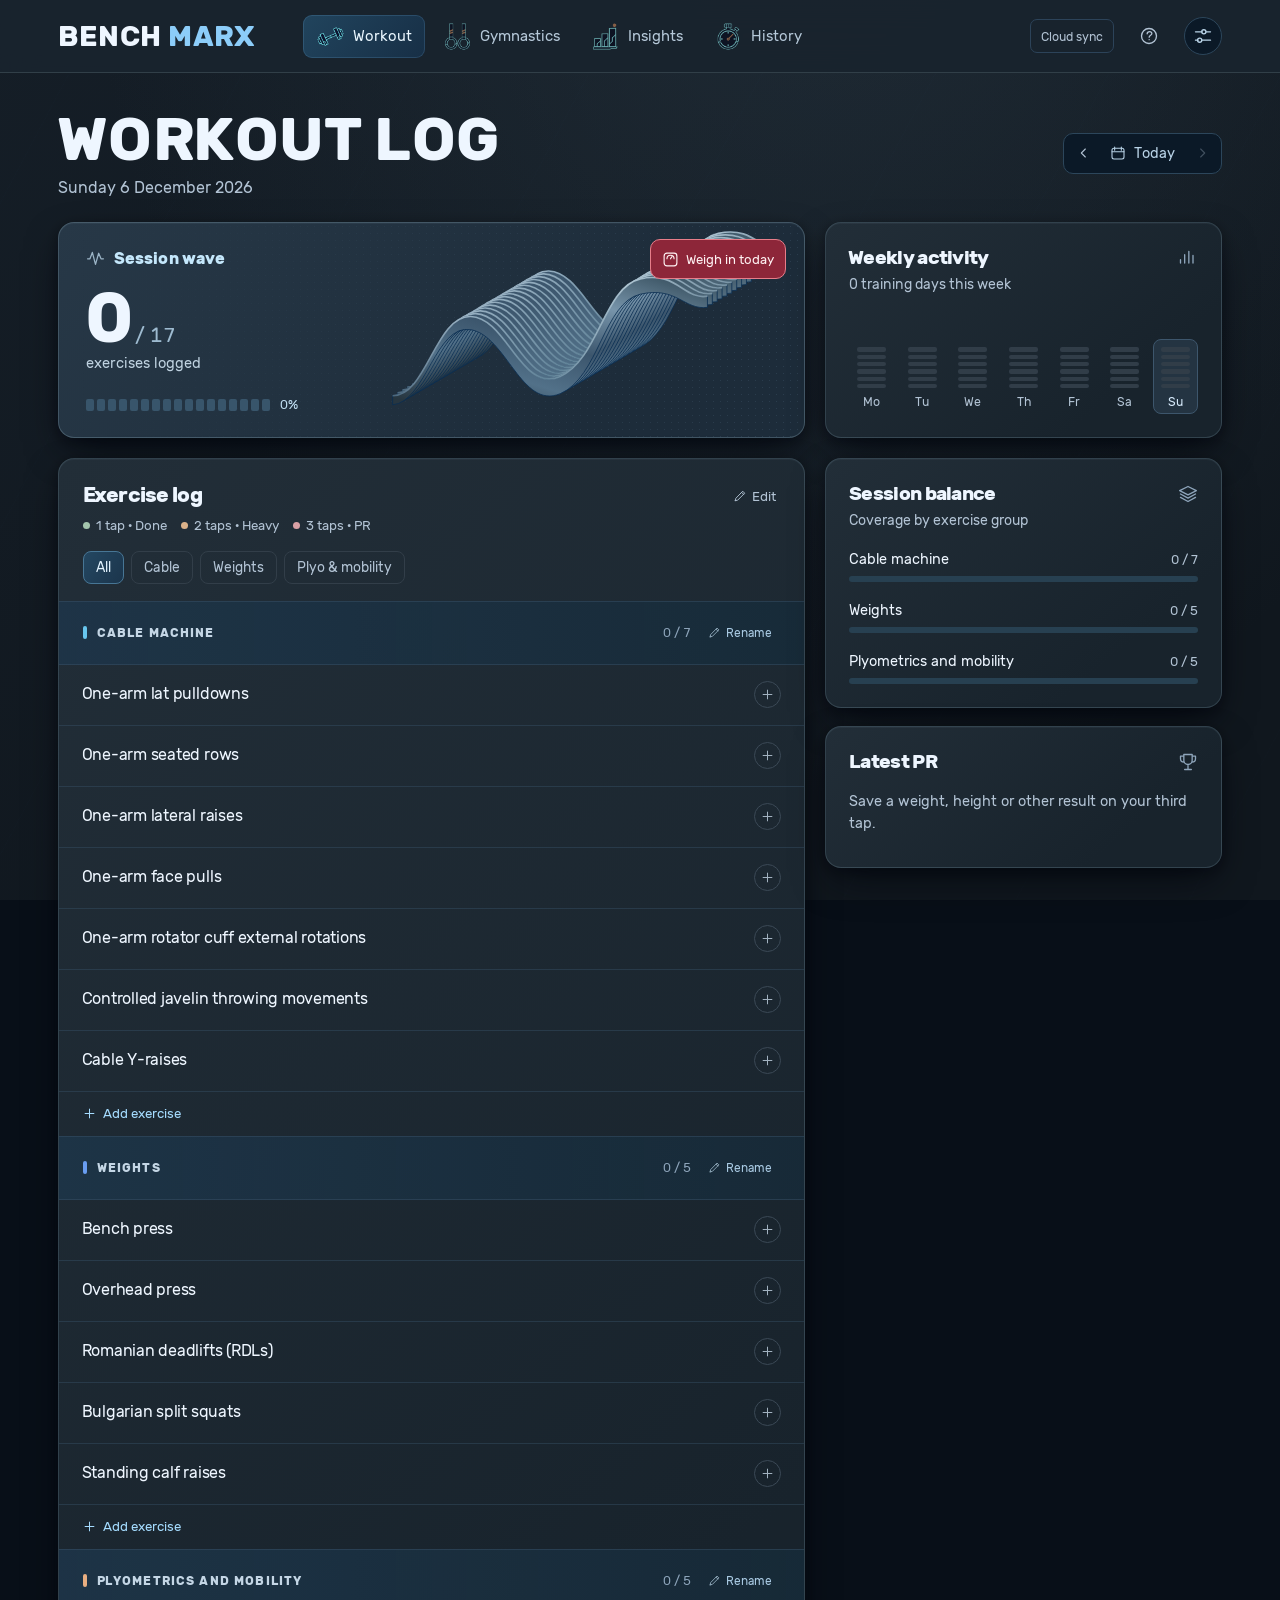
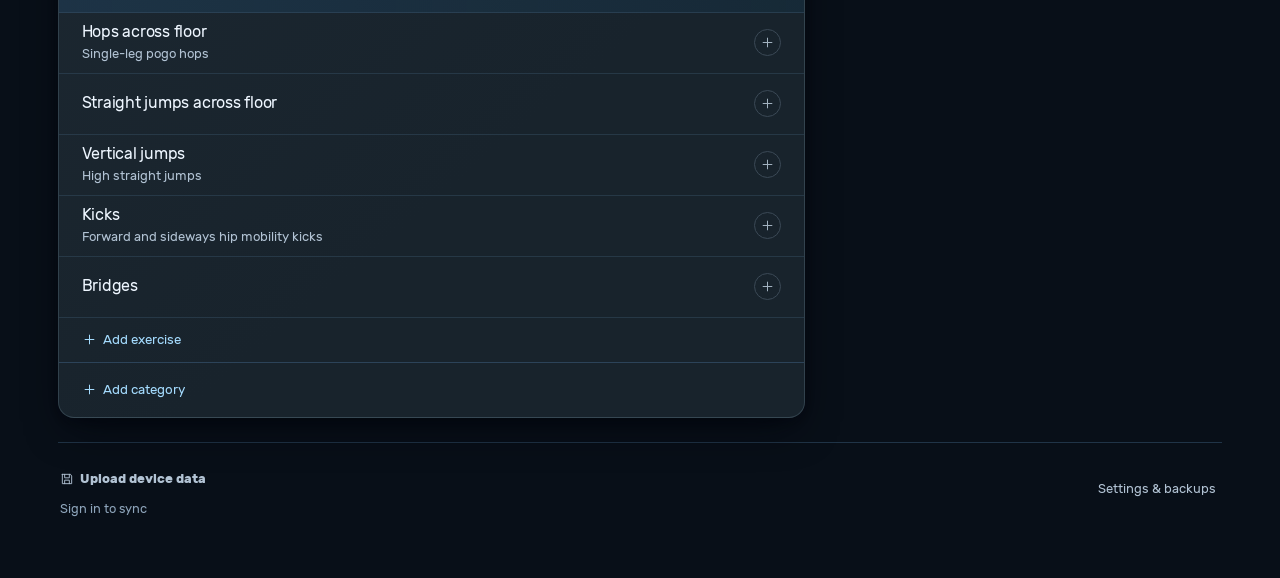
==== commit eca796bf: "Connect both cloud journals and add device upload and food repeat" ====
--- a/index.html
+++ b/index.html
@@ -2,28 +2,28 @@
 <html lang="en-GB">
 <head>
 <meta charset="utf-8"><meta name="viewport" content="width=device-width,initial-scale=1,viewport-fit=cover">
-<meta name="bench-marx-release" content="4.8"><meta name="description" content="Workout and gymnastics logs with daily weigh-ins and training insights."><meta name="application-name" content="Bench Marx"><meta name="theme-color" content="#081421"><meta name="color-scheme" content="dark">
+<meta name="bench-marx-release" content="4.9"><meta name="description" content="Workout and gymnastics logs with daily weigh-ins and training insights."><meta name="application-name" content="Bench Marx"><meta name="theme-color" content="#081421"><meta name="color-scheme" content="dark">
 <title>Bench Marx · Workout log</title>
-<link rel="icon" href="./icon-192.png?v=4.8">
-<link rel="apple-touch-icon" href="./touch-icon.png?v=4.8">
-<link rel="manifest" href="./manifest.webmanifest?v=4.8">
-<link rel="stylesheet" href="./style.css?v=4.8"></head>
+<link rel="icon" href="./icon-192.png?v=4.9">
+<link rel="apple-touch-icon" href="./touch-icon.png?v=4.9">
+<link rel="manifest" href="./manifest.webmanifest?v=4.9">
+<link rel="stylesheet" href="./style.css?v=4.9"></head>
 <body><a class="skip-link" href="#main">Skip to log</a><header><div class="bar"><button class="brand" data-view="workout" aria-label="Bench Marx workout log"><span>Bench <em>Marx</em></span></button>
-<nav aria-label="Main navigation"><button data-view="workout" class="nav-item"><span class="nav-emblem emblem-workout" aria-hidden="true"></span>Workout</button><button data-view="gymnastics" class="nav-item"><span class="nav-emblem emblem-gymnastics" aria-hidden="true"></span>Gymnastics</button><button data-view="insights" class="nav-item"><span class="nav-emblem emblem-insights" aria-hidden="true"></span>Insights</button><button data-view="history" class="nav-item"><span class="nav-emblem emblem-history" aria-hidden="true"></span>History</button></nav><div class="account"><button class="round help" data-action="help" aria-label="How to use Bench Marx"><i data-icon="help"></i></button><button class="avatar" data-action="data" aria-label="Preferences and backups"><i data-icon="settings"></i></button></div></div></header>
+<nav aria-label="Main navigation"><button data-view="workout" class="nav-item"><span class="nav-emblem emblem-workout" aria-hidden="true"></span>Workout</button><button data-view="gymnastics" class="nav-item"><span class="nav-emblem emblem-gymnastics" aria-hidden="true"></span>Gymnastics</button><button data-view="insights" class="nav-item"><span class="nav-emblem emblem-insights" aria-hidden="true"></span>Insights</button><button data-view="history" class="nav-item"><span class="nav-emblem emblem-history" aria-hidden="true"></span>History</button></nav><div class="account"><button class="cloud-shortcut" data-action="cloud">Cloud sync</button><button class="round help" data-action="help" aria-label="How to use Bench Marx"><i data-icon="help"></i></button><button class="avatar" data-action="data" aria-label="Preferences and backups"><i data-icon="settings"></i></button></div></div></header>
 <main id="main" tabindex="-1"></main><div id="toast" role="status" aria-live="polite"></div><dialog id="modal" aria-labelledby="dialog-title"><div id="dialog-body"></div></dialog>
 
-<script src="./model.js?v=4.8"></script>
-<script src="./art.js?v=4.8"></script>
-<script src="./ui.js?v=4.8"></script>
-<script src="./gymnastics.js?v=4.8"></script>
-<script src="./analysis.js?v=4.8"></script>
-<script src="./motion.js?v=4.8"></script>
-<script src="./journal.js?v=4.8"></script>
-<script src="./daily.js?v=4.8"></script>
-<script src="./cloud.js?v=4.8"></script>
-<script src="./reminders.js?v=4.8"></script>
-<script src="./actions.js?v=4.8"></script>
-<script src="./swipe.js?v=4.8"></script>
+<script src="./model.js?v=4.9"></script>
+<script src="./art.js?v=4.9"></script>
+<script src="./ui.js?v=4.9"></script>
+<script src="./gymnastics.js?v=4.9"></script>
+<script src="./analysis.js?v=4.9"></script>
+<script src="./motion.js?v=4.9"></script>
+<script src="./journal.js?v=4.9"></script>
+<script src="./daily.js?v=4.9"></script>
+<script src="./cloud.js?v=4.9"></script>
+<script src="./reminders.js?v=4.9"></script>
+<script src="./actions.js?v=4.9"></script>
+<script src="./swipe.js?v=4.9"></script>
 <script>
   if ("serviceWorker" in navigator && location.protocol === "https:") {
     window.addEventListener("load", () => {
--- a/style.css
+++ b/style.css
@@ -1811,8 +1811,8 @@
 @media(max-width:370px){.analysis-tabs button{font-size:.82rem}.weekcol{min-width:0}.gym-segs b{width:3px}.rep-strip{gap:5px}.legend{flex-wrap:wrap}}
 
 /* The display stack uses native condensed type where available; Rubik travels with the journal. */
-@font-face{font-family:Rubik;src:url("./rubik-regular.ttf?v=4.8") format("truetype");font-weight:400 550;font-style:normal;font-display:swap}
-@font-face{font-family:Rubik;src:url("./rubik-bold.ttf?v=4.8") format("truetype");font-weight:600 900;font-style:normal;font-display:swap}
+@font-face{font-family:Rubik;src:url("./rubik-regular.ttf?v=4.9") format("truetype");font-weight:400 550;font-style:normal;font-display:swap}
+@font-face{font-family:Rubik;src:url("./rubik-bold.ttf?v=4.9") format("truetype");font-weight:600 900;font-style:normal;font-display:swap}
 :root{
   --bg:#080f18;--panel:#102031;--panel2:#172b40;--line:#2c4359;--soft:#203447;--white:#eef6ff;--muted:#b2c3d4;--dim:#8ea5bb;
   --purple:#70c3ff;--violet:#81c8f5;--mint:#83d7ff;--aqua:#a6deff;--orange:#ffae6e;--green:#7de4b0;--red:#ff8b95;
@@ -1832,7 +1832,7 @@
 .card,.weekly.card{background:linear-gradient(135deg,#1d3446e3 0%,#142637e8 40%,#101d2bea 100%);border:1px solid #82b4d033;box-shadow:0 16px 42px -11px #01050cd9,0 4px 13px #02081063,inset 0 1px #c6e9ff0b;backdrop-filter:blur(12px)}
 .hero.card,.hero.gym-hero.card{background:radial-gradient(ellipse at 99% 120%,#e9975227,transparent 49%),radial-gradient(ellipse at 81% 16%,#227fb944,transparent 60%),linear-gradient(123deg,#17374eec,#102a42ef 50%,#1b3952eb);border-color:#42719691}
 .hero:before{opacity:.15}.hero-label,.gym-hero .hero-label{color:#c4e7fb}.hero .pct,.gym-hero .pct{color:#c0dff2}
-.nav-emblem{display:inline-block;flex:0 0 auto;width:29px;height:29px;background:url("./emblems.webp?v=4.8") 0 50% / 400% 100% no-repeat;filter:saturate(.57) brightness(.90);opacity:.85}
+.nav-emblem{display:inline-block;flex:0 0 auto;width:29px;height:29px;background:url("./emblems.webp?v=4.9") 0 50% / 400% 100% no-repeat;filter:saturate(.57) brightness(.90);opacity:.85}
 .emblem-gymnastics{background-position-x:33.333333%}.emblem-insights{background-position-x:66.666667%}.emblem-history{background-position-x:100%}
 .nav-item{gap:8px;padding:7px 13px;color:#b5c8d8}.nav-item[aria-current=page]{background:linear-gradient(130deg,#21445d,#172f46);box-shadow:inset 0 0 0 1px #71b4e32f;color:#eaf7ff}
 .nav-item[aria-current=page] .nav-emblem{filter:saturate(.78) brightness(1.15);opacity:1}
@@ -2184,3 +2184,25 @@
 }
 [data-journal=dan] .page-end {border-color:var(--dan-paper-line)}
 [data-journal=dan] .page-end button {color:#574440;text-decoration-color:#78605c}
+
+.cloud-shortcut {
+  flex-shrink:0;
+  min-height:34px;
+  padding:4px 10px;
+  border:1px solid var(--line);
+  border-radius:7px;
+  color:var(--muted);
+  font-size:.77rem;
+  white-space:nowrap;
+}
+.cloud-shortcut:hover {background:var(--soft)}
+.calorie-actions {display:flex;flex-wrap:wrap;gap:8px;margin-top:18px}
+.calorie-hero .calorie-actions .primary {margin-top:0}
+.repeat-food-note {margin-top:8px}
+@media (max-width:360px) {
+  .cloud-shortcut {padding-inline:7px}
+}
+.device-cloud {display:grid;justify-items:start}
+.device-cloud .sync-button {font-weight:600}
+.device-cloud .fine {padding:0 2px}
+[data-journal=dan] .device-cloud .fine {color:#6b5951}
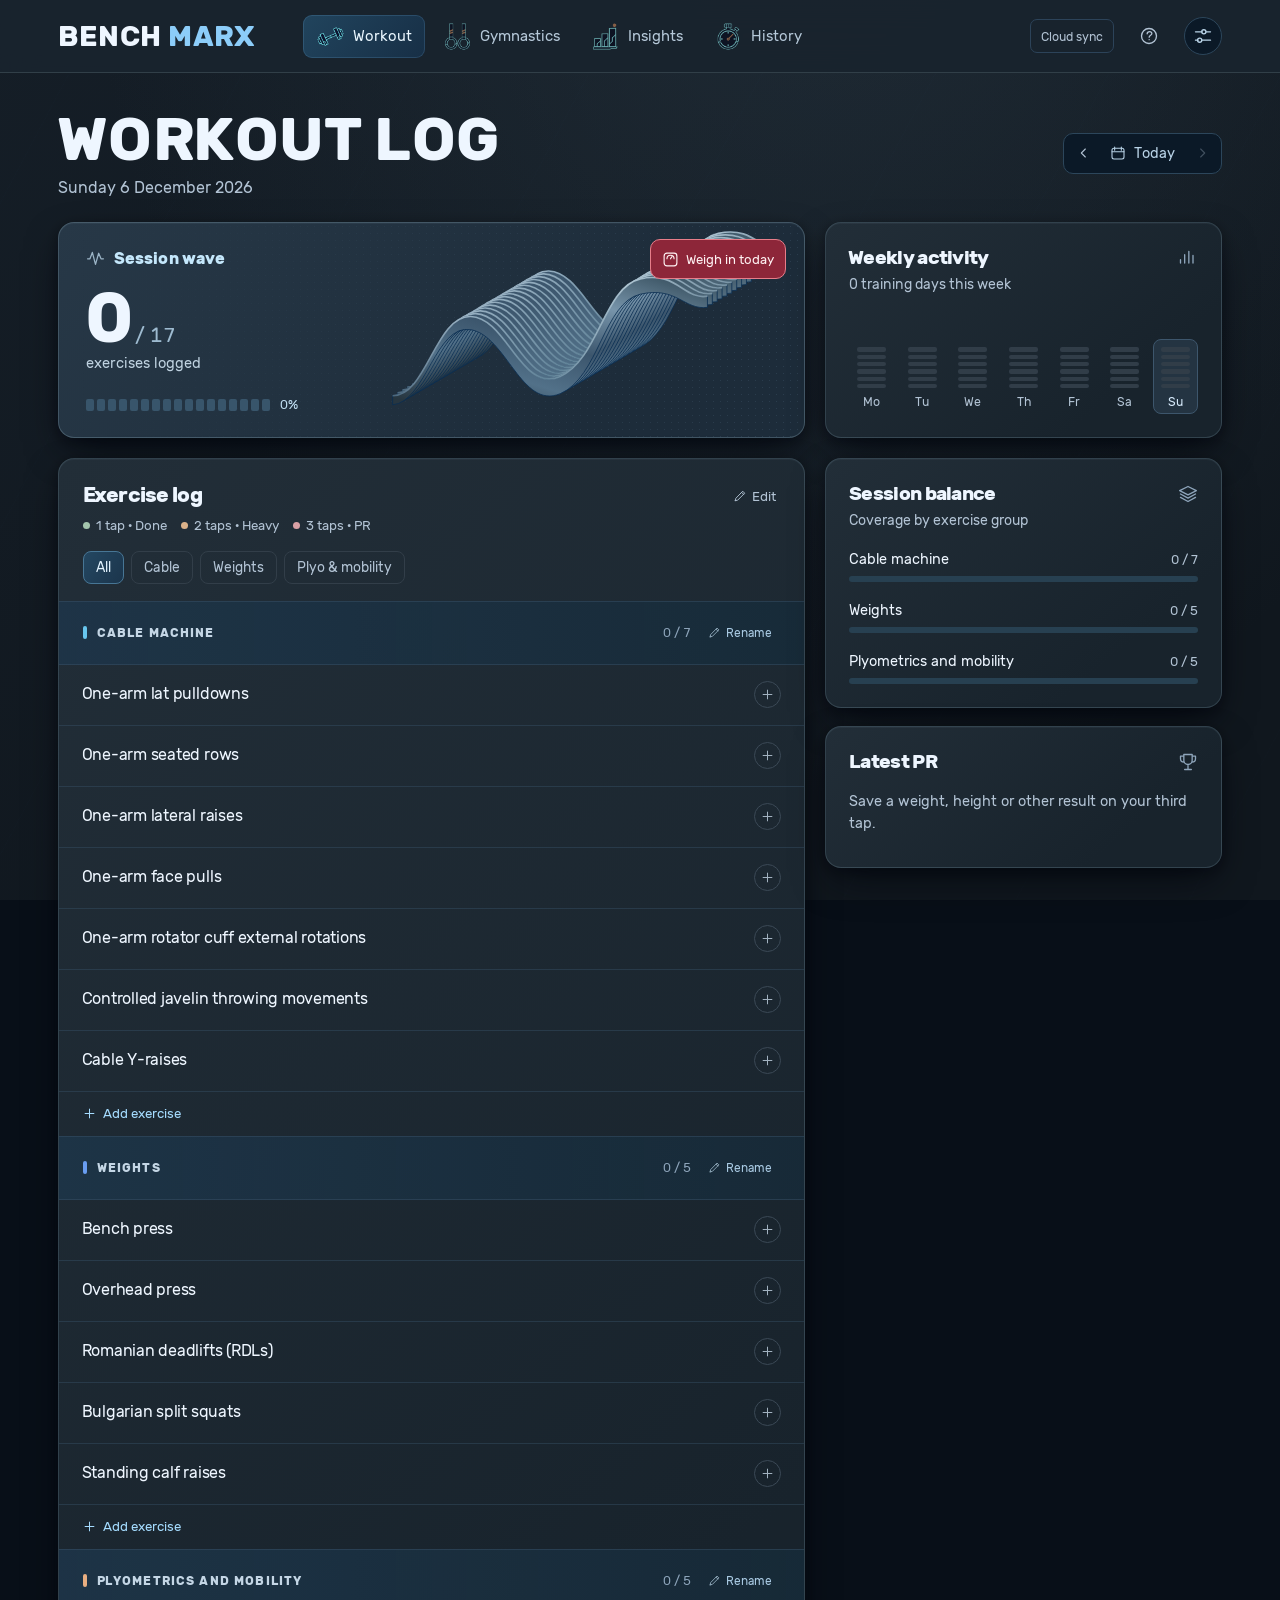
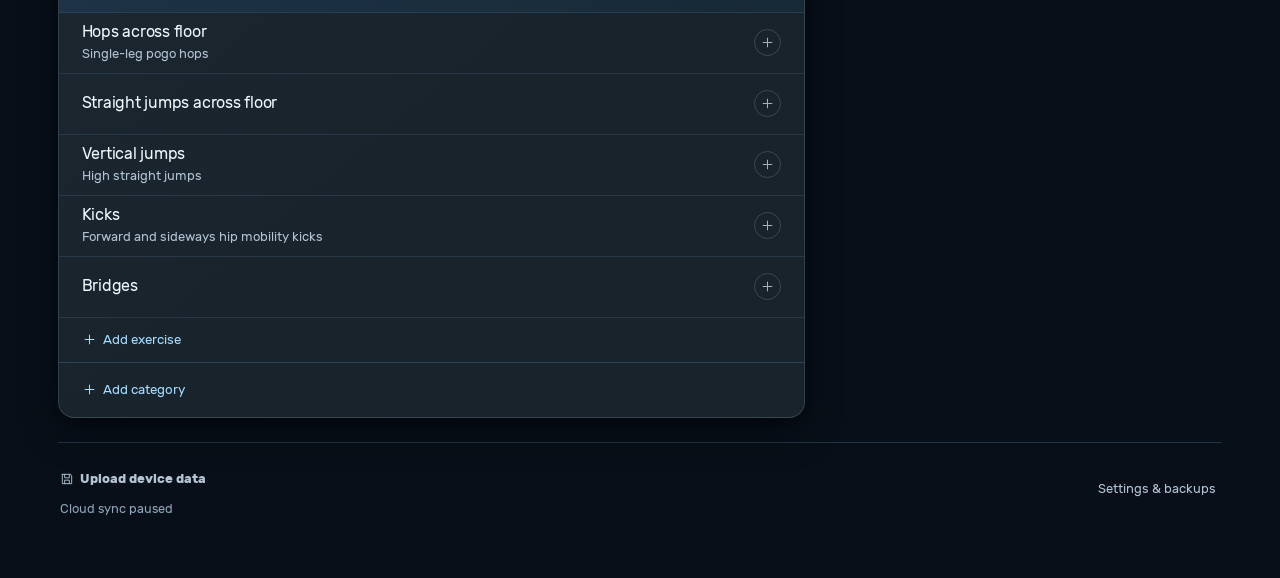
==== commit 7c364584: "Save Bench Marx and Bench Dan to separate public cloud journals" ====
--- a/index.html
+++ b/index.html
@@ -2,28 +2,28 @@
 <html lang="en-GB">
 <head>
 <meta charset="utf-8"><meta name="viewport" content="width=device-width,initial-scale=1,viewport-fit=cover">
-<meta name="bench-marx-release" content="4.9"><meta name="description" content="Workout and gymnastics logs with daily weigh-ins and training insights."><meta name="application-name" content="Bench Marx"><meta name="theme-color" content="#081421"><meta name="color-scheme" content="dark">
+<meta name="bench-marx-release" content="4.10"><meta name="description" content="Workout and gymnastics logs with daily weigh-ins and training insights."><meta name="application-name" content="Bench Marx"><meta name="theme-color" content="#081421"><meta name="color-scheme" content="dark">
 <title>Bench Marx · Workout log</title>
-<link rel="icon" href="./icon-192.png?v=4.9">
-<link rel="apple-touch-icon" href="./touch-icon.png?v=4.9">
-<link rel="manifest" href="./manifest.webmanifest?v=4.9">
-<link rel="stylesheet" href="./style.css?v=4.9"></head>
+<link rel="icon" href="./icon-192.png?v=4.10">
+<link rel="apple-touch-icon" href="./touch-icon.png?v=4.10">
+<link rel="manifest" href="./manifest.webmanifest?v=4.10">
+<link rel="stylesheet" href="./style.css?v=4.10"></head>
 <body><a class="skip-link" href="#main">Skip to log</a><header><div class="bar"><button class="brand" data-view="workout" aria-label="Bench Marx workout log"><span>Bench <em>Marx</em></span></button>
 <nav aria-label="Main navigation"><button data-view="workout" class="nav-item"><span class="nav-emblem emblem-workout" aria-hidden="true"></span>Workout</button><button data-view="gymnastics" class="nav-item"><span class="nav-emblem emblem-gymnastics" aria-hidden="true"></span>Gymnastics</button><button data-view="insights" class="nav-item"><span class="nav-emblem emblem-insights" aria-hidden="true"></span>Insights</button><button data-view="history" class="nav-item"><span class="nav-emblem emblem-history" aria-hidden="true"></span>History</button></nav><div class="account"><button class="cloud-shortcut" data-action="cloud">Cloud sync</button><button class="round help" data-action="help" aria-label="How to use Bench Marx"><i data-icon="help"></i></button><button class="avatar" data-action="data" aria-label="Preferences and backups"><i data-icon="settings"></i></button></div></div></header>
 <main id="main" tabindex="-1"></main><div id="toast" role="status" aria-live="polite"></div><dialog id="modal" aria-labelledby="dialog-title"><div id="dialog-body"></div></dialog>
 
-<script src="./model.js?v=4.9"></script>
-<script src="./art.js?v=4.9"></script>
-<script src="./ui.js?v=4.9"></script>
-<script src="./gymnastics.js?v=4.9"></script>
-<script src="./analysis.js?v=4.9"></script>
-<script src="./motion.js?v=4.9"></script>
-<script src="./journal.js?v=4.9"></script>
-<script src="./daily.js?v=4.9"></script>
-<script src="./cloud.js?v=4.9"></script>
-<script src="./reminders.js?v=4.9"></script>
-<script src="./actions.js?v=4.9"></script>
-<script src="./swipe.js?v=4.9"></script>
+<script src="./model.js?v=4.10"></script>
+<script src="./art.js?v=4.10"></script>
+<script src="./ui.js?v=4.10"></script>
+<script src="./gymnastics.js?v=4.10"></script>
+<script src="./analysis.js?v=4.10"></script>
+<script src="./motion.js?v=4.10"></script>
+<script src="./journal.js?v=4.10"></script>
+<script src="./daily.js?v=4.10"></script>
+<script src="./cloud.js?v=4.10"></script>
+<script src="./reminders.js?v=4.10"></script>
+<script src="./actions.js?v=4.10"></script>
+<script src="./swipe.js?v=4.10"></script>
 <script>
   if ("serviceWorker" in navigator && location.protocol === "https:") {
     window.addEventListener("load", () => {
--- a/style.css
+++ b/style.css
@@ -1811,8 +1811,8 @@
 @media(max-width:370px){.analysis-tabs button{font-size:.82rem}.weekcol{min-width:0}.gym-segs b{width:3px}.rep-strip{gap:5px}.legend{flex-wrap:wrap}}
 
 /* The display stack uses native condensed type where available; Rubik travels with the journal. */
-@font-face{font-family:Rubik;src:url("./rubik-regular.ttf?v=4.9") format("truetype");font-weight:400 550;font-style:normal;font-display:swap}
-@font-face{font-family:Rubik;src:url("./rubik-bold.ttf?v=4.9") format("truetype");font-weight:600 900;font-style:normal;font-display:swap}
+@font-face{font-family:Rubik;src:url("./rubik-regular.ttf?v=4.10") format("truetype");font-weight:400 550;font-style:normal;font-display:swap}
+@font-face{font-family:Rubik;src:url("./rubik-bold.ttf?v=4.10") format("truetype");font-weight:600 900;font-style:normal;font-display:swap}
 :root{
   --bg:#080f18;--panel:#102031;--panel2:#172b40;--line:#2c4359;--soft:#203447;--white:#eef6ff;--muted:#b2c3d4;--dim:#8ea5bb;
   --purple:#70c3ff;--violet:#81c8f5;--mint:#83d7ff;--aqua:#a6deff;--orange:#ffae6e;--green:#7de4b0;--red:#ff8b95;
@@ -1832,7 +1832,7 @@
 .card,.weekly.card{background:linear-gradient(135deg,#1d3446e3 0%,#142637e8 40%,#101d2bea 100%);border:1px solid #82b4d033;box-shadow:0 16px 42px -11px #01050cd9,0 4px 13px #02081063,inset 0 1px #c6e9ff0b;backdrop-filter:blur(12px)}
 .hero.card,.hero.gym-hero.card{background:radial-gradient(ellipse at 99% 120%,#e9975227,transparent 49%),radial-gradient(ellipse at 81% 16%,#227fb944,transparent 60%),linear-gradient(123deg,#17374eec,#102a42ef 50%,#1b3952eb);border-color:#42719691}
 .hero:before{opacity:.15}.hero-label,.gym-hero .hero-label{color:#c4e7fb}.hero .pct,.gym-hero .pct{color:#c0dff2}
-.nav-emblem{display:inline-block;flex:0 0 auto;width:29px;height:29px;background:url("./emblems.webp?v=4.9") 0 50% / 400% 100% no-repeat;filter:saturate(.57) brightness(.90);opacity:.85}
+.nav-emblem{display:inline-block;flex:0 0 auto;width:29px;height:29px;background:url("./emblems.webp?v=4.10") 0 50% / 400% 100% no-repeat;filter:saturate(.57) brightness(.90);opacity:.85}
 .emblem-gymnastics{background-position-x:33.333333%}.emblem-insights{background-position-x:66.666667%}.emblem-history{background-position-x:100%}
 .nav-item{gap:8px;padding:7px 13px;color:#b5c8d8}.nav-item[aria-current=page]{background:linear-gradient(130deg,#21445d,#172f46);box-shadow:inset 0 0 0 1px #71b4e32f;color:#eaf7ff}
 .nav-item[aria-current=page] .nav-emblem{filter:saturate(.78) brightness(1.15);opacity:1}
@@ -2206,3 +2206,5 @@
 .device-cloud .sync-button {font-weight:600}
 .device-cloud .fine {padding:0 2px}
 [data-journal=dan] .device-cloud .fine {color:#6b5951}
+.device-migration {display:flex;align-items:center;justify-content:space-between;flex-wrap:wrap;gap:5px 12px}
+.device-migration button {min-height:36px;text-decoration:underline;text-underline-offset:3px;font-weight:600}
